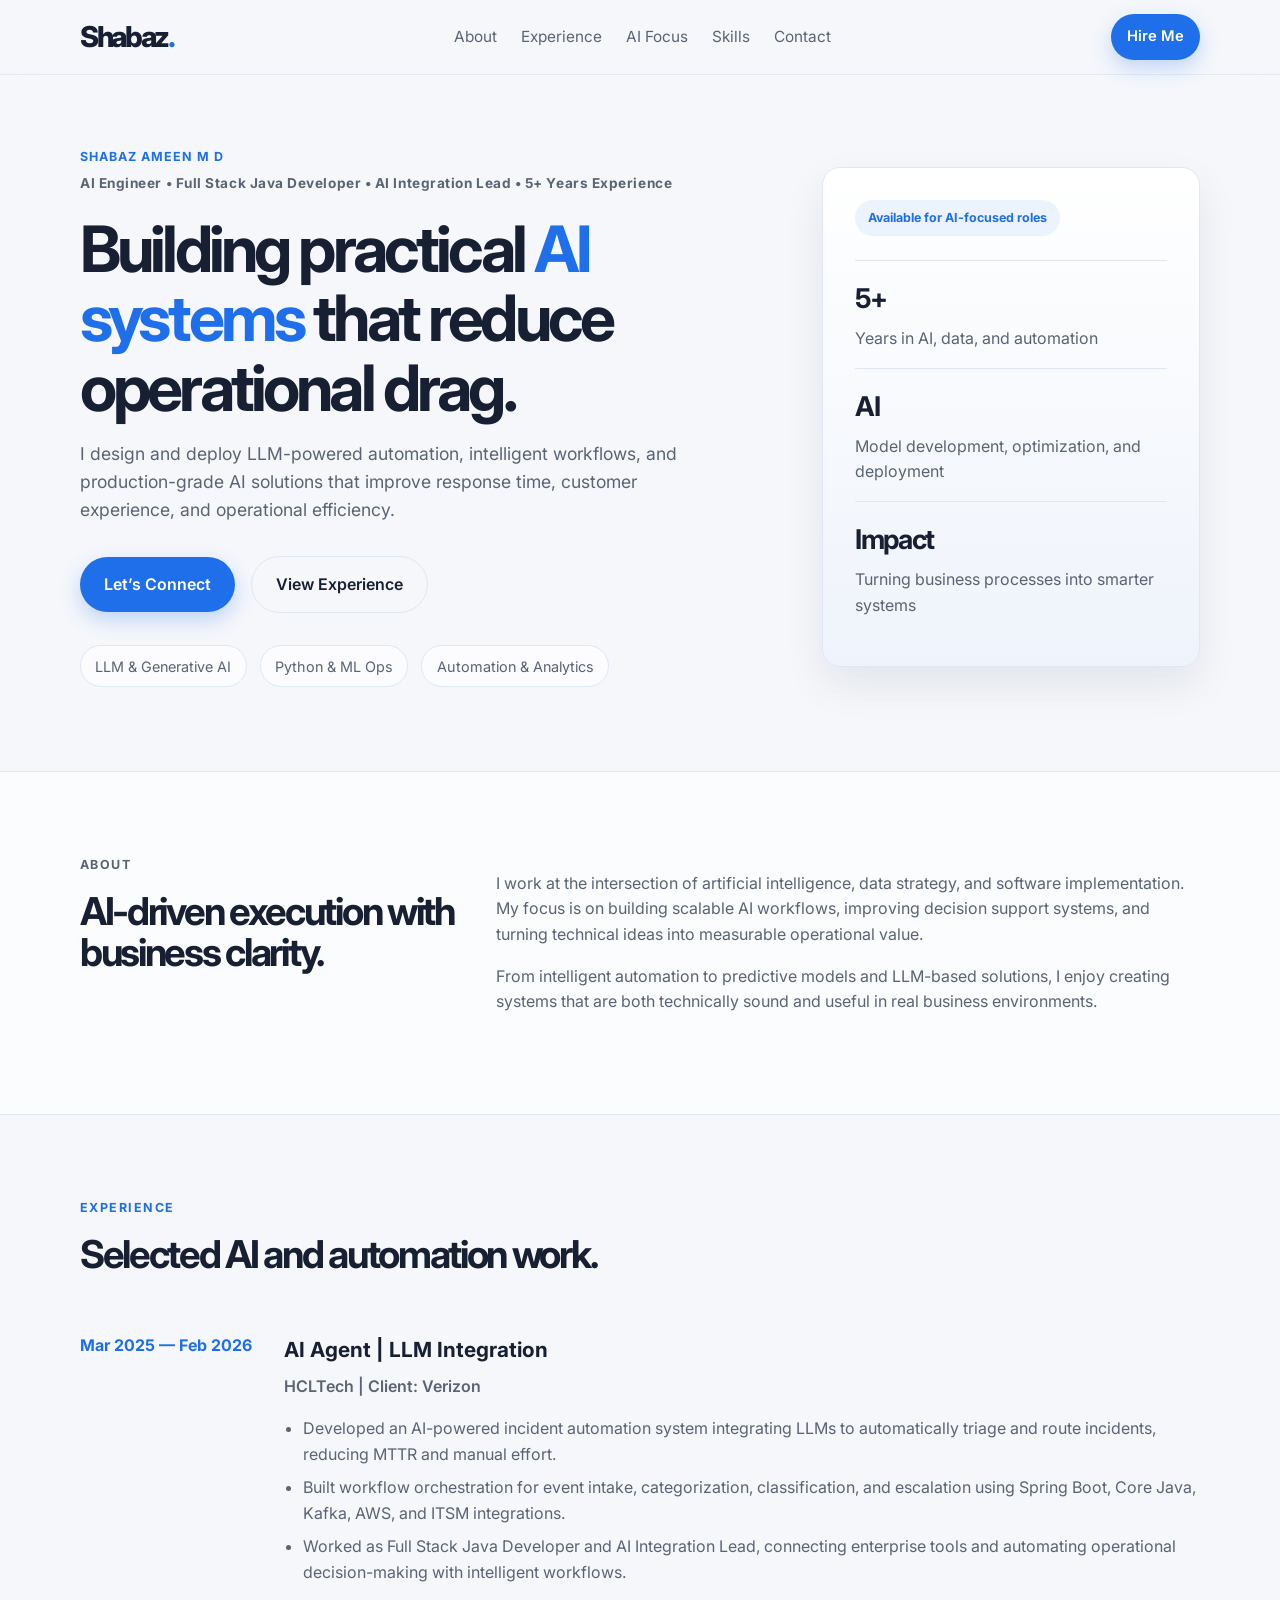
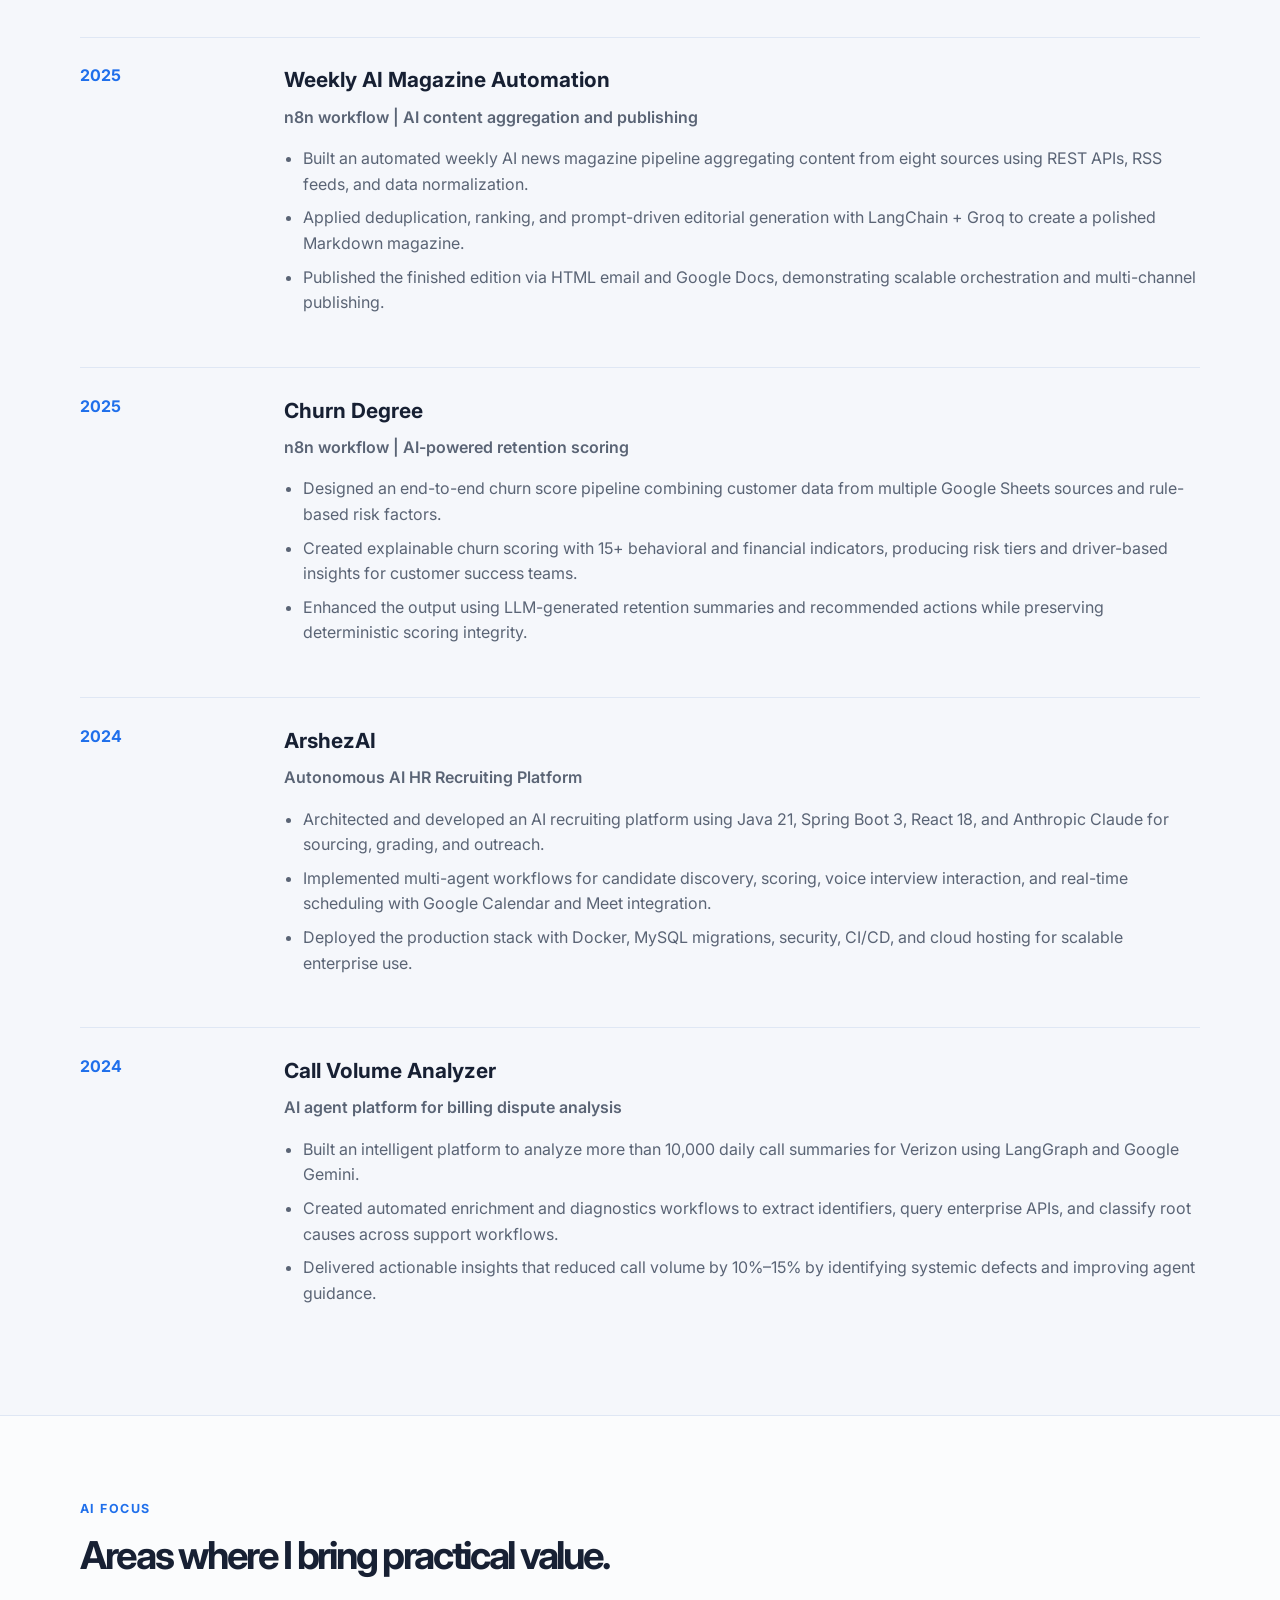
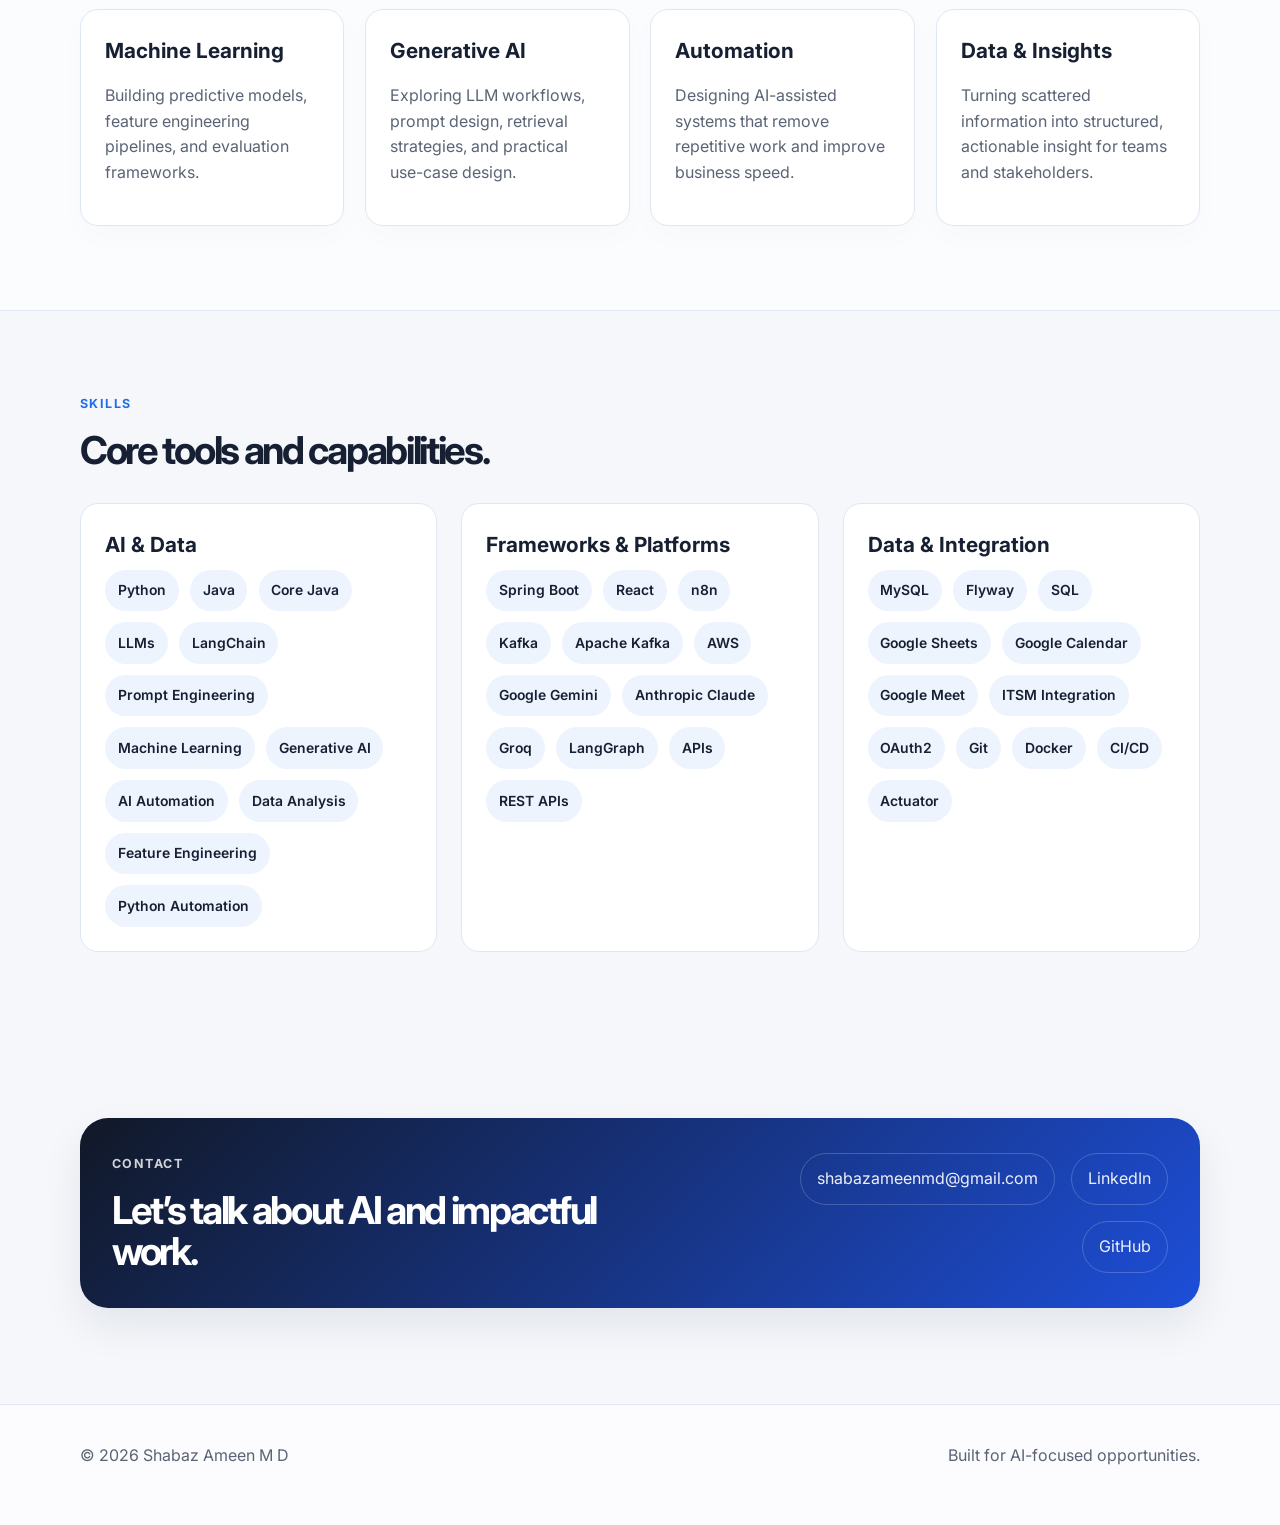
==== index.html @ 333c0692 "Create AI portfolio website" ====
<!DOCTYPE html>
<html lang="en">
  <head>
    <meta charset="UTF-8" />
    <meta name="viewport" content="width=device-width, initial-scale=1.0" />
    <meta
      name="description"
      content="AI-focused portfolio website for a data and machine learning professional."
    />
    <title>Shabaz | AI Portfolio</title>
    <link rel="preconnect" href="https://fonts.googleapis.com" />
    <link rel="preconnect" href="https://fonts.gstatic.com" crossorigin />
    <link
      href="https://fonts.googleapis.com/css2?family=Inter:wght@400;500;600;700;800&display=swap"
      rel="stylesheet"
    />
    <link rel="stylesheet" href="styles.css" />
  </head>
  <body>
    <header class="site-header">
      <div class="container nav-wrap">
        <a href="#top" class="brand" aria-label="Home">Shabaz<span>.</span></a>
        <nav class="site-nav" aria-label="Main navigation">
          <a href="#about">About</a>
          <a href="#experience">Experience</a>
          <a href="#focus">AI Focus</a>
          <a href="#skills">Skills</a>
          <a href="#contact">Contact</a>
        </nav>
        <a href="#contact" class="button button-primary small">Hire Me</a>
      </div>
    </header>

    <main id="top">
      <section class="hero section">
        <div class="container hero-inner">
          <div class="hero-copy">
            <p class="eyebrow">Shabaz Ameen M D</p>
            <p class="eyebrow secondary-eyebrow">AI Engineer • Full Stack Java Developer • AI Integration Lead • 5+ Years Experience</p>
            <h1>
              Building practical <span>AI systems</span> that reduce operational drag.
            </h1>
            <p class="lead">
              I design and deploy LLM-powered automation, intelligent workflows, and production-grade
              AI solutions that improve response time, customer experience, and operational efficiency.
            </p>
            <div class="hero-actions">
              <a href="#contact" class="button button-primary">Let’s Connect</a>
              <a href="#experience" class="button button-secondary">View Experience</a>
            </div>
            <ul class="hero-meta" aria-label="Quick profile summary">
              <li>LLM & Generative AI</li>
              <li>Python & ML Ops</li>
              <li>Automation & Analytics</li>
            </ul>
          </div>
          <div class="hero-card" aria-label="Professional profile card">
            <div class="profile-badge">Available for AI-focused roles</div>
            <div class="mini-stat">
              <strong>5+</strong>
              <span>Years in AI, data, and automation</span>
            </div>
            <div class="mini-stat">
              <strong>AI</strong>
              <span>Model development, optimization, and deployment</span>
            </div>
            <div class="mini-stat">
              <strong>Impact</strong>
              <span>Turning business processes into smarter systems</span>
            </div>
          </div>
        </div>
      </section>

      <section id="about" class="section muted-section">
        <div class="container split-block">
          <div>
            <p class="section-tag">About</p>
            <h2>AI-driven execution with business clarity.</h2>
          </div>
          <div>
            <p>
              I work at the intersection of artificial intelligence, data strategy, and
              software implementation. My focus is on building scalable AI workflows,
              improving decision support systems, and turning technical ideas into
              measurable operational value.
            </p>
            <p>
              From intelligent automation to predictive models and LLM-based solutions,
              I enjoy creating systems that are both technically sound and useful in
              real business environments.
            </p>
          </div>
        </div>
      </section>

      <section id="experience" class="section">
        <div class="container">
          <div class="section-heading">
            <p class="section-tag">Experience</p>
            <h2>Selected AI and automation work.</h2>
          </div>

          <div class="timeline">
            <article class="timeline-item">
              <div class="timeline-date">Mar 2025 — Feb 2026</div>
              <div class="timeline-content">
                <h3>AI Agent | LLM Integration</h3>
                <p class="meta">HCLTech | Client: Verizon</p>
                <ul>
                  <li>Developed an AI-powered incident automation system integrating LLMs to automatically triage and route incidents, reducing MTTR and manual effort.</li>
                  <li>Built workflow orchestration for event intake, categorization, classification, and escalation using Spring Boot, Core Java, Kafka, AWS, and ITSM integrations.</li>
                  <li>Worked as Full Stack Java Developer and AI Integration Lead, connecting enterprise tools and automating operational decision-making with intelligent workflows.</li>
                </ul>
              </div>
            </article>

            <article class="timeline-item">
              <div class="timeline-date">2025</div>
              <div class="timeline-content">
                <h3>Weekly AI Magazine Automation</h3>
                <p class="meta">n8n workflow | AI content aggregation and publishing</p>
                <ul>
                  <li>Built an automated weekly AI news magazine pipeline aggregating content from eight sources using REST APIs, RSS feeds, and data normalization.</li>
                  <li>Applied deduplication, ranking, and prompt-driven editorial generation with LangChain + Groq to create a polished Markdown magazine.</li>
                  <li>Published the finished edition via HTML email and Google Docs, demonstrating scalable orchestration and multi-channel publishing.</li>
                </ul>
              </div>
            </article>

            <article class="timeline-item">
              <div class="timeline-date">2025</div>
              <div class="timeline-content">
                <h3>Churn Degree</h3>
                <p class="meta">n8n workflow | AI-powered retention scoring</p>
                <ul>
                  <li>Designed an end-to-end churn score pipeline combining customer data from multiple Google Sheets sources and rule-based risk factors.</li>
                  <li>Created explainable churn scoring with 15+ behavioral and financial indicators, producing risk tiers and driver-based insights for customer success teams.</li>
                  <li>Enhanced the output using LLM-generated retention summaries and recommended actions while preserving deterministic scoring integrity.</li>
                </ul>
              </div>
            </article>

            <article class="timeline-item">
              <div class="timeline-date">2024</div>
              <div class="timeline-content">
                <h3>ArshezAI</h3>
                <p class="meta">Autonomous AI HR Recruiting Platform</p>
                <ul>
                  <li>Architected and developed an AI recruiting platform using Java 21, Spring Boot 3, React 18, and Anthropic Claude for sourcing, grading, and outreach.</li>
                  <li>Implemented multi-agent workflows for candidate discovery, scoring, voice interview interaction, and real-time scheduling with Google Calendar and Meet integration.</li>
                  <li>Deployed the production stack with Docker, MySQL migrations, security, CI/CD, and cloud hosting for scalable enterprise use.</li>
                </ul>
              </div>
            </article>

            <article class="timeline-item">
              <div class="timeline-date">2024</div>
              <div class="timeline-content">
                <h3>Call Volume Analyzer</h3>
                <p class="meta">AI agent platform for billing dispute analysis</p>
                <ul>
                  <li>Built an intelligent platform to analyze more than 10,000 daily call summaries for Verizon using LangGraph and Google Gemini.</li>
                  <li>Created automated enrichment and diagnostics workflows to extract identifiers, query enterprise APIs, and classify root causes across support workflows.</li>
                  <li>Delivered actionable insights that reduced call volume by 10%–15% by identifying systemic defects and improving agent guidance.</li>
                </ul>
              </div>
            </article>
          </div>
        </div>
      </section>

      <section id="focus" class="section muted-section">
        <div class="container">
          <div class="section-heading">
            <p class="section-tag">AI Focus</p>
            <h2>Areas where I bring practical value.</h2>
          </div>
          <div class="cards-grid">
            <article class="info-card">
              <h3>Machine Learning</h3>
              <p>Building predictive models, feature engineering pipelines, and evaluation frameworks.</p>
            </article>
            <article class="info-card">
              <h3>Generative AI</h3>
              <p>Exploring LLM workflows, prompt design, retrieval strategies, and practical use-case design.</p>
            </article>
            <article class="info-card">
              <h3>Automation</h3>
              <p>Designing AI-assisted systems that remove repetitive work and improve business speed.</p>
            </article>
            <article class="info-card">
              <h3>Data & Insights</h3>
              <p>Turning scattered information into structured, actionable insight for teams and stakeholders.</p>
            </article>
          </div>
        </div>
      </section>

      <section id="skills" class="section">
        <div class="container">
          <div class="section-heading">
            <p class="section-tag">Skills</p>
            <h2>Core tools and capabilities.</h2>
          </div>
          <div class="skills-wrap">
            <div class="skill-group">
              <h3>AI & Data</h3>
              <div class="tags">
                <span>Python</span>
                <span>Java</span>
                <span>Core Java</span>
                <span>LLMs</span>
                <span>LangChain</span>
                <span>Prompt Engineering</span>
                <span>Machine Learning</span>
                <span>Generative AI</span>
                <span>AI Automation</span>
                <span>Data Analysis</span>
                <span>Feature Engineering</span>
                <span>Python Automation</span>
              </div>
            </div>
            <div class="skill-group">
              <h3>Frameworks & Platforms</h3>
              <div class="tags">
                <span>Spring Boot</span>
                <span>React</span>
                <span>n8n</span>
                <span>Kafka</span>
                <span>Apache Kafka</span>
                <span>AWS</span>
                <span>Google Gemini</span>
                <span>Anthropic Claude</span>
                <span>Groq</span>
                <span>LangGraph</span>
                <span>APIs</span>
                <span>REST APIs</span>
              </div>
            </div>
            <div class="skill-group">
              <h3>Data & Integration</h3>
              <div class="tags">
                <span>MySQL</span>
                <span>Flyway</span>
                <span>SQL</span>
                <span>Google Sheets</span>
                <span>Google Calendar</span>
                <span>Google Meet</span>
                <span>ITSM Integration</span>
                <span>OAuth2</span>
                <span>Git</span>
                <span>Docker</span>
                <span>CI/CD</span>
                <span>Actuator</span>
              </div>
            </div>
          </div>
        </div>
      </section>

      <section id="contact" class="section contact-section">
        <div class="container contact-box">
          <div>
            <p class="section-tag">Contact</p>
            <h2>Let’s talk about AI and impactful work.</h2>
          </div>
          <div class="contact-links">
            <a href="mailto:shabazameenmd@gmail.com">shabazameenmd@gmail.com</a>
            <a href="https://www.linkedin.com/in/shabaz-amin" target="_blank" rel="noreferrer">LinkedIn</a>
            <a href="https://github.com" target="_blank" rel="noreferrer">GitHub</a>
          </div>
        </div>
      </section>
    </main>

    <footer class="site-footer">
      <div class="container footer-inner">
        <p>© <span id="year"></span> Shabaz Ameen M D</p>
        <p>Built for AI-focused opportunities.</p>
      </div>
    </footer>

    <script src="script.js"></script>
  </body>
</html>
---- styles.css ----
:root {
  --bg: #f5f7fb;
  --panel: #ffffff;
  --panel-alt: #eef3fb;
  --text: #172033;
  --muted: #5a6475;
  --line: #dfe7f4;
  --primary: #1f6feb;
  --primary-soft: rgba(31, 111, 235, 0.08);
  --shadow: 0 18px 40px rgba(17, 24, 39, 0.08);
  --radius: 18px;
}

* {
  box-sizing: border-box;
}

html {
  scroll-behavior: smooth;
}

body {
  margin: 0;
  font-family: "Inter", sans-serif;
  background: var(--bg);
  color: var(--text);
  line-height: 1.6;
}

a {
  color: inherit;
  text-decoration: none;
}

img {
  max-width: 100%;
  display: block;
}

.container {
  width: min(1120px, calc(100% - 2rem));
  margin: 0 auto;
}

.section {
  padding: 5.2rem 0;
}

.muted-section {
  background: rgba(255, 255, 255, 0.65);
  border-top: 1px solid var(--line);
  border-bottom: 1px solid var(--line);
}

.site-header {
  position: sticky;
  top: 0;
  z-index: 20;
  backdrop-filter: blur(14px);
  background: rgba(245, 247, 251, 0.8);
  border-bottom: 1px solid rgba(223, 231, 244, 0.8);
}

.nav-wrap {
  display: flex;
  align-items: center;
  justify-content: space-between;
  min-height: 74px;
  gap: 1rem;
}

.brand {
  font-size: 1.8rem;
  font-weight: 800;
  letter-spacing: -0.08em;
}

.brand span {
  color: var(--primary);
}

.site-nav {
  display: flex;
  align-items: center;
  gap: 1.5rem;
  color: var(--muted);
  font-size: 0.96rem;
}

.site-nav a {
  transition: color 0.2s ease;
}

.site-nav a:hover,
.site-nav a:focus-visible {
  color: var(--text);
}

.button {
  display: inline-flex;
  align-items: center;
  justify-content: center;
  border-radius: 999px;
  font-weight: 600;
  transition: transform 0.2s ease, box-shadow 0.2s ease;
}

.button:hover,
.button:focus-visible {
  transform: translateY(-1px);
}

.button-primary {
  background: var(--primary);
  color: #fff;
  padding: 0.9rem 1.5rem;
  box-shadow: 0 8px 20px rgba(31, 111, 235, 0.25);
}

.button-secondary {
  background: transparent;
  color: var(--text);
  border: 1px solid var(--line);
  padding: 0.9rem 1.5rem;
}

.button.small {
  padding: 0.7rem 1rem;
  font-size: 0.92rem;
}

.hero {
  padding-top: 4.5rem;
}

.hero-inner {
  display: grid;
  grid-template-columns: 1.3fr 0.7fr;
  align-items: center;
  gap: 2.5rem;
}

.eyebrow,
.section-tag {
  margin: 0 0 1rem;
  color: var(--primary);
  font-weight: 700;
  font-size: 0.78rem;
  letter-spacing: 0.12em;
  text-transform: uppercase;
}

.eyebrow {
  margin-bottom: 0.4rem;
  letter-spacing: 0.08em;
}

.secondary-eyebrow {
  color: var(--muted);
  letter-spacing: 0.04em;
  text-transform: none;
  font-size: 0.85rem;
  margin-bottom: 1.2rem;
}

.hero-copy h1,
.section-heading h2,
.split-block h2,
.contact-box h2 {
  margin: 0;
  letter-spacing: -0.06em;
  line-height: 1.08;
  color: var(--text);
}

.hero-copy h1 {
  font-size: clamp(2.5rem, 5vw, 4.6rem);
  max-width: 620px;
}

.hero-copy h1 span {
  color: var(--primary);
}

.lead {
  margin-top: 1.15rem;
  max-width: 640px;
  font-size: 1.1rem;
  color: var(--muted);
}

.hero-actions {
  display: flex;
  align-items: center;
  gap: 1rem;
  margin-top: 2rem;
}

.hero-meta {
  list-style: none;
  padding: 0;
  margin: 2rem 0 0;
  display: flex;
  flex-wrap: wrap;
  gap: 0.8rem;
}

.hero-meta li {
  padding: 0.55rem 0.9rem;
  border: 1px solid var(--line);
  border-radius: 999px;
  background: rgba(255, 255, 255, 0.7);
  color: var(--muted);
  font-size: 0.9rem;
}

.hero-card {
  background: linear-gradient(180deg, rgba(255,255,255,0.96), rgba(238,243,251,0.96));
  border: 1px solid var(--line);
  border-radius: var(--radius);
  padding: 2rem;
  box-shadow: var(--shadow);
}

.profile-badge {
  display: inline-block;
  background: var(--primary-soft);
  color: var(--primary);
  padding: 0.5rem 0.8rem;
  border-radius: 999px;
  font-weight: 700;
  font-size: 0.78rem;
  margin-bottom: 1.5rem;
}

.mini-stat {
  display: grid;
  gap: 0.35rem;
  padding: 1rem 0;
  border-top: 1px solid var(--line);
}

.mini-stat:first-of-type {
  border-top: none;
  padding-top: 0;
}

.mini-stat strong {
  font-size: 1.7rem;
  letter-spacing: -0.05em;
}

.mini-stat span {
  color: var(--muted);
}

.split-block {
  display: grid;
  grid-template-columns: 0.6fr 1.1fr;
  gap: 2rem;
  align-items: start;
}

.split-block p,
.timeline-content p,
.info-card p,
.contact-links a,
.site-footer p {
  color: var(--muted);
}

.section-heading {
  margin-bottom: 2rem;
}

.section-heading h2,
.split-block h2,
.contact-box h2 {
  font-size: clamp(2rem, 3vw, 3rem);
}

.timeline {
  display: grid;
  gap: 1.6rem;
}

.timeline-item {
  display: grid;
  grid-template-columns: 180px 1fr;
  gap: 1.5rem;
  padding: 1.6rem 0;
  border-top: 1px solid var(--line);
}

.timeline-item:first-child {
  border-top: none;
}

.timeline-date {
  font-weight: 700;
  color: var(--primary);
}

.timeline-content h3,
.info-card h3,
.skill-group h3 {
  margin: 0 0 0.5rem;
  font-size: 1.3rem;
}

.meta {
  margin: 0 0 1rem;
  font-weight: 600;
  color: var(--text);
}

.timeline-content ul {
  margin: 0;
  padding-left: 1.2rem;
  color: var(--muted);
}

.timeline-content li + li {
  margin-top: 0.5rem;
}

.cards-grid {
  display: grid;
  grid-template-columns: repeat(4, minmax(0, 1fr));
  gap: 1.3rem;
}

.info-card {
  background: var(--panel);
  border: 1px solid var(--line);
  border-radius: var(--radius);
  padding: 1.5rem;
  box-shadow: 0 10px 30px rgba(15, 23, 42, 0.02);
}

.skills-wrap {
  display: grid;
  grid-template-columns: repeat(3, minmax(0, 1fr));
  gap: 1.5rem;
}

.skill-group {
  background: var(--panel);
  border: 1px solid var(--line);
  border-radius: var(--radius);
  padding: 1.5rem;
}

.tags {
  display: flex;
  flex-wrap: wrap;
  gap: 0.7rem;
}

.tags span {
  display: inline-flex;
  align-items: center;
  padding: 0.6rem 0.8rem;
  border-radius: 999px;
  background: var(--primary-soft);
  color: var(--text);
  font-size: 0.87rem;
  font-weight: 600;
}

.contact-section {
  padding-bottom: 6rem;
}

.contact-box {
  background: linear-gradient(135deg, #111827, #1d4ed8);
  color: #fff;
  border-radius: 28px;
  padding: 2.2rem 2rem;
  display: flex;
  justify-content: space-between;
  align-items: center;
  gap: 2rem;
  box-shadow: var(--shadow);
}

.contact-box h2 {
  color: #fff;
}

.contact-box .section-tag {
  color: rgba(255, 255, 255, 0.8);
}

.contact-links {
  display: flex;
  flex-wrap: wrap;
  gap: 1rem;
  justify-content: flex-end;
}

.contact-links a {
  color: rgba(255, 255, 255, 0.92);
  border: 1px solid rgba(255,255,255,0.2);
  border-radius: 999px;
  padding: 0.75rem 1rem;
}

.site-footer {
  border-top: 1px solid var(--line);
  background: rgba(255,255,255,0.7);
  padding: 1.4rem 0 2.5rem;
}

.footer-inner {
  display: flex;
  align-items: center;
  justify-content: space-between;
  gap: 1rem;
}

@media (max-width: 900px) {
  .hero-inner,
  .split-block,
  .cards-grid,
  .skills-wrap,
  .contact-box {
    grid-template-columns: 1fr;
  }

  .hero-inner,
  .split-block,
  .contact-box {
    display: grid;
  }

  .cards-grid,
  .skills-wrap {
    display: grid;
  }

  .cards-grid {
    grid-template-columns: repeat(2, minmax(0, 1fr));
  }

  .skills-wrap {
    grid-template-columns: 1fr;
  }

  .contact-box {
    align-items: flex-start;
  }

  .contact-links {
    justify-content: flex-start;
  }
}

@media (max-width: 720px) {
  .site-nav {
    display: none;
  }

  .nav-wrap {
    justify-content: space-between;
  }

  .timeline-item {
    grid-template-columns: 1fr;
    gap: 0.7rem;
  }

  .cards-grid {
    grid-template-columns: 1fr;
  }

  .hero-actions,
  .footer-inner {
    flex-direction: column;
    align-items: flex-start;
  }

  .button,
  .button-primary,
  .button-secondary {
    width: 100%;
  }
}
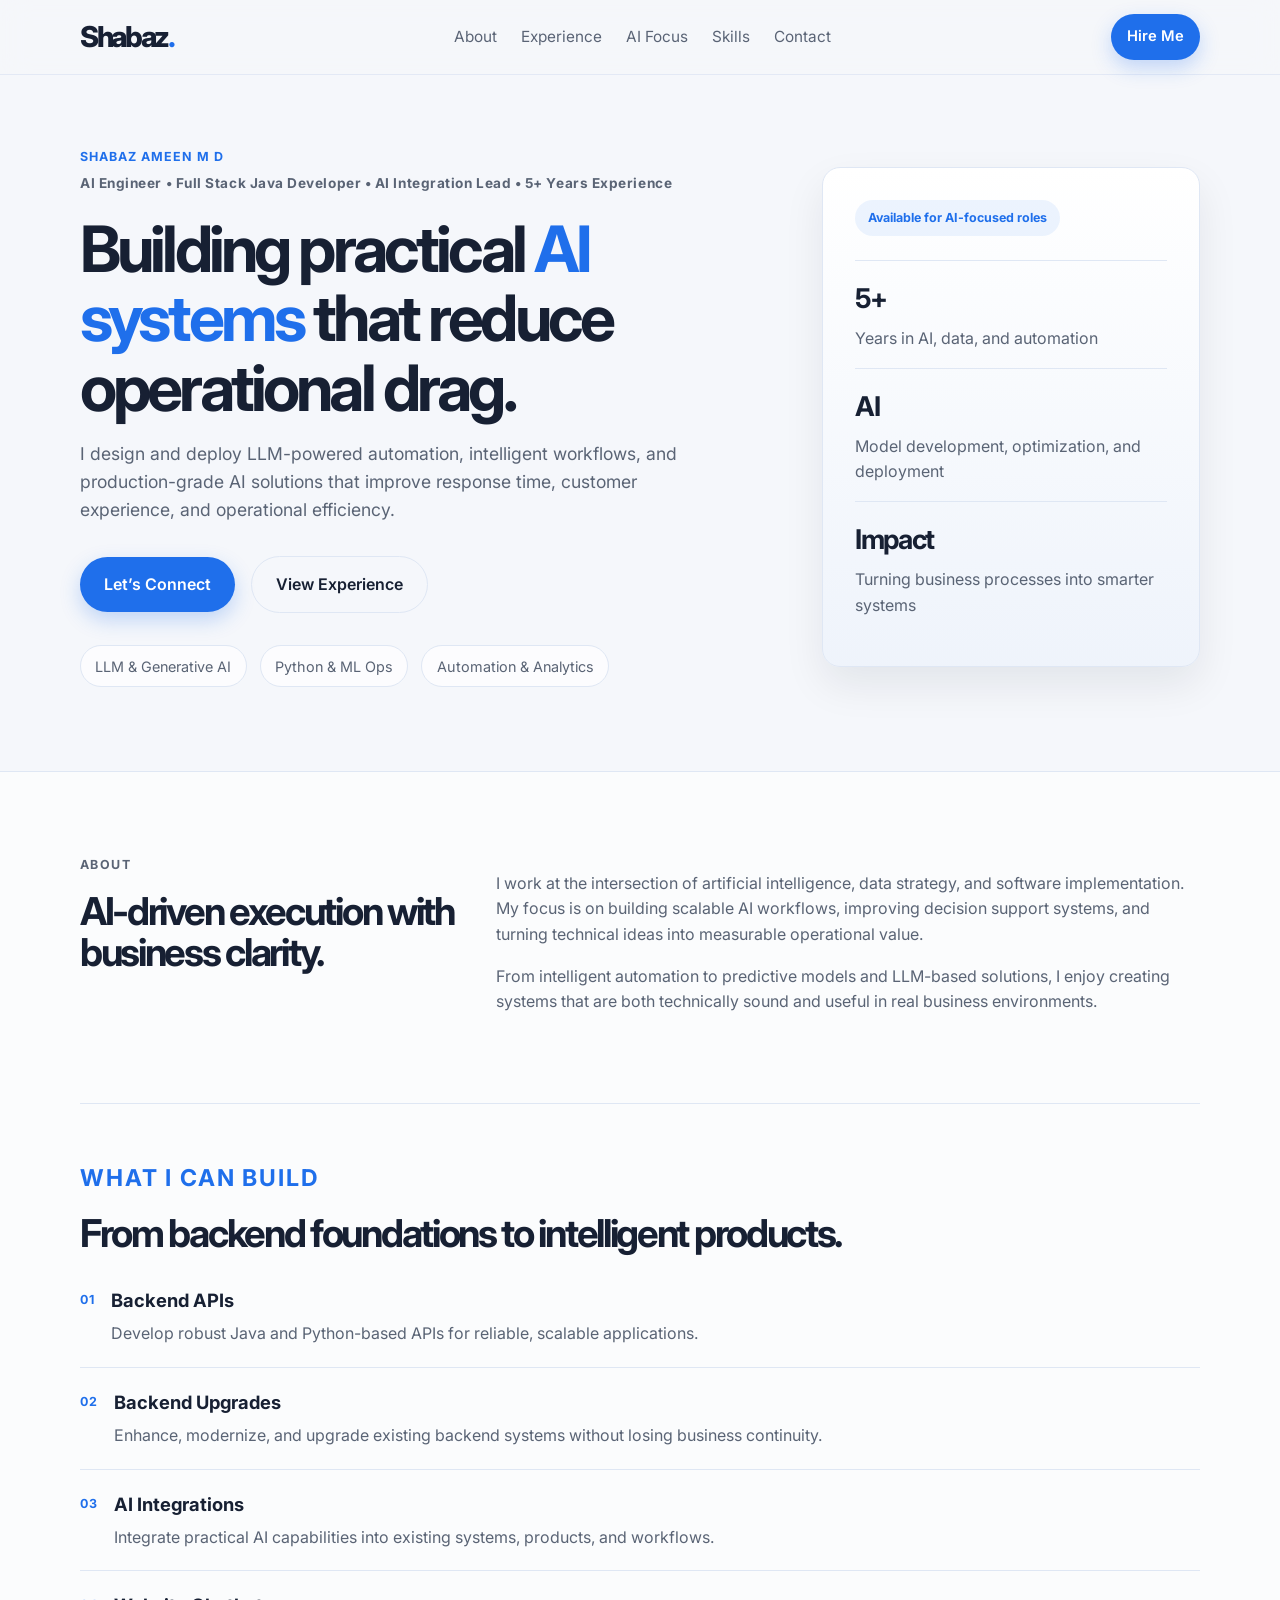
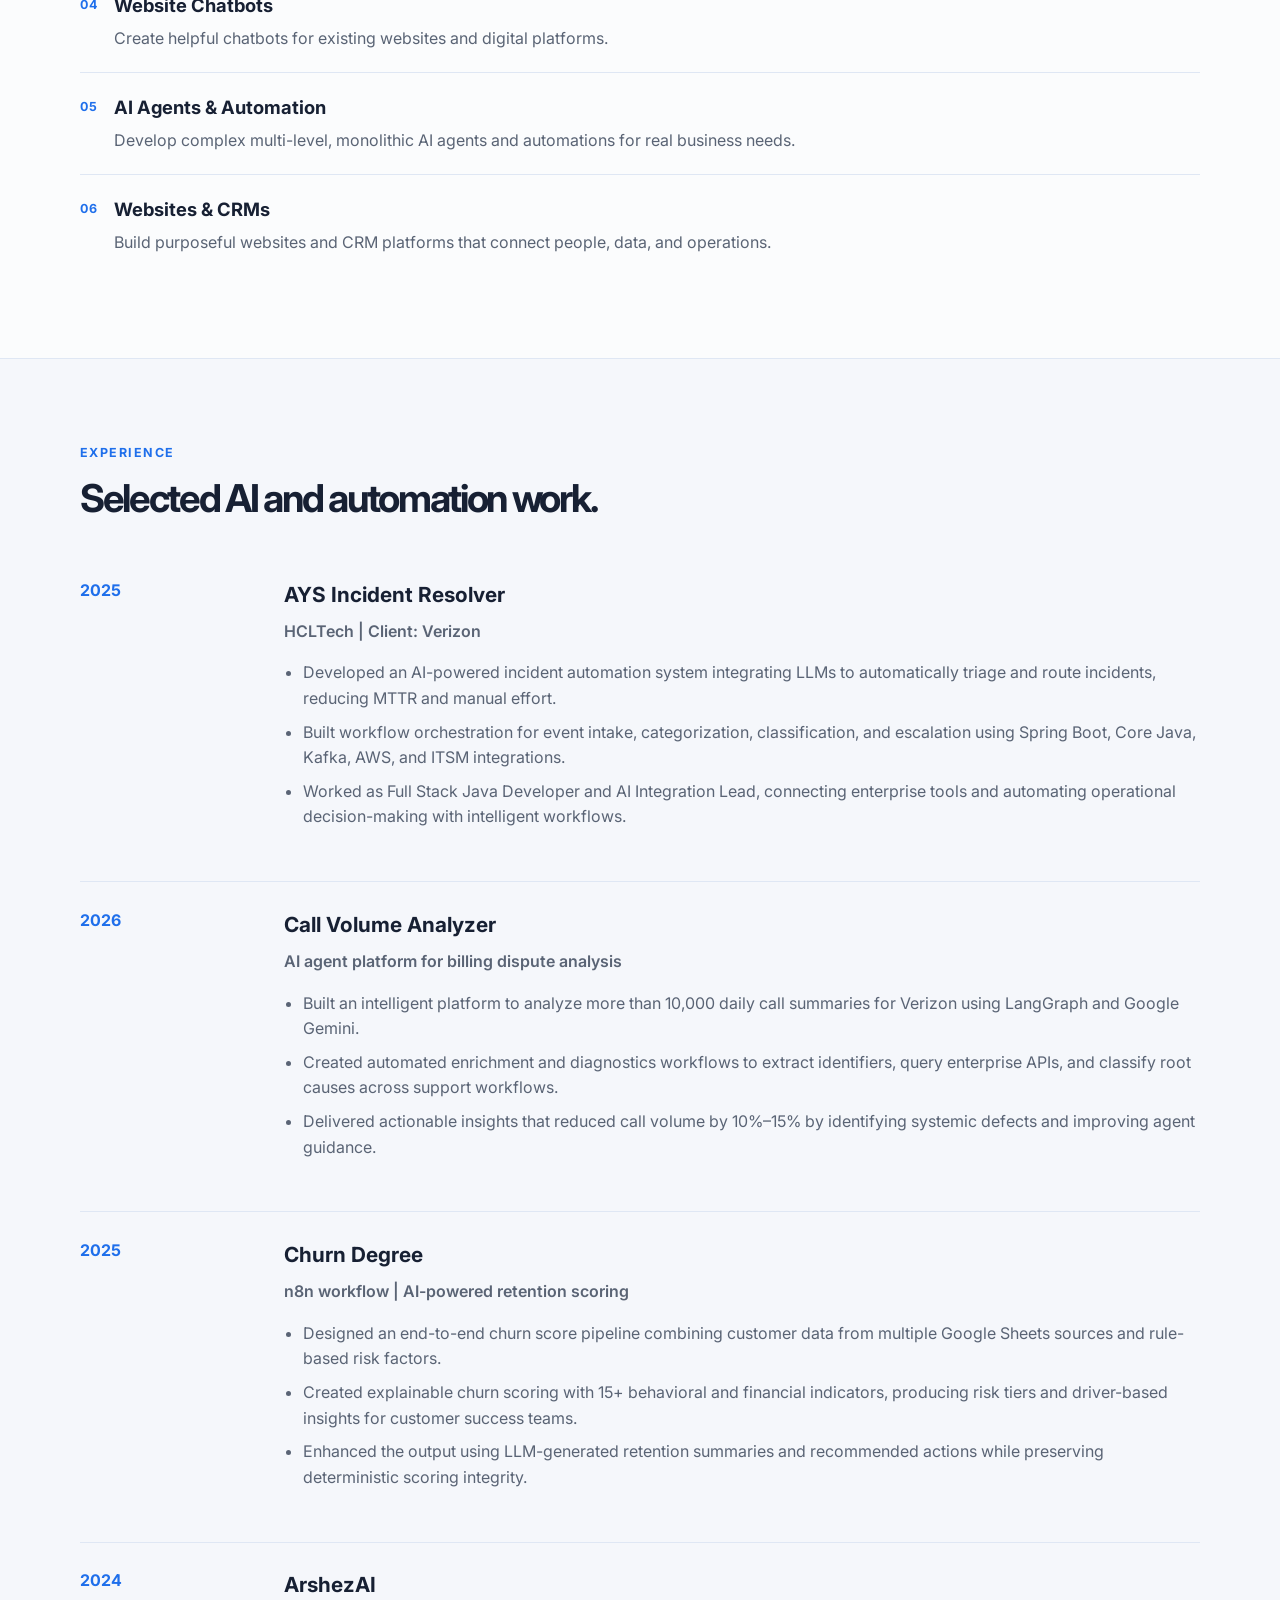
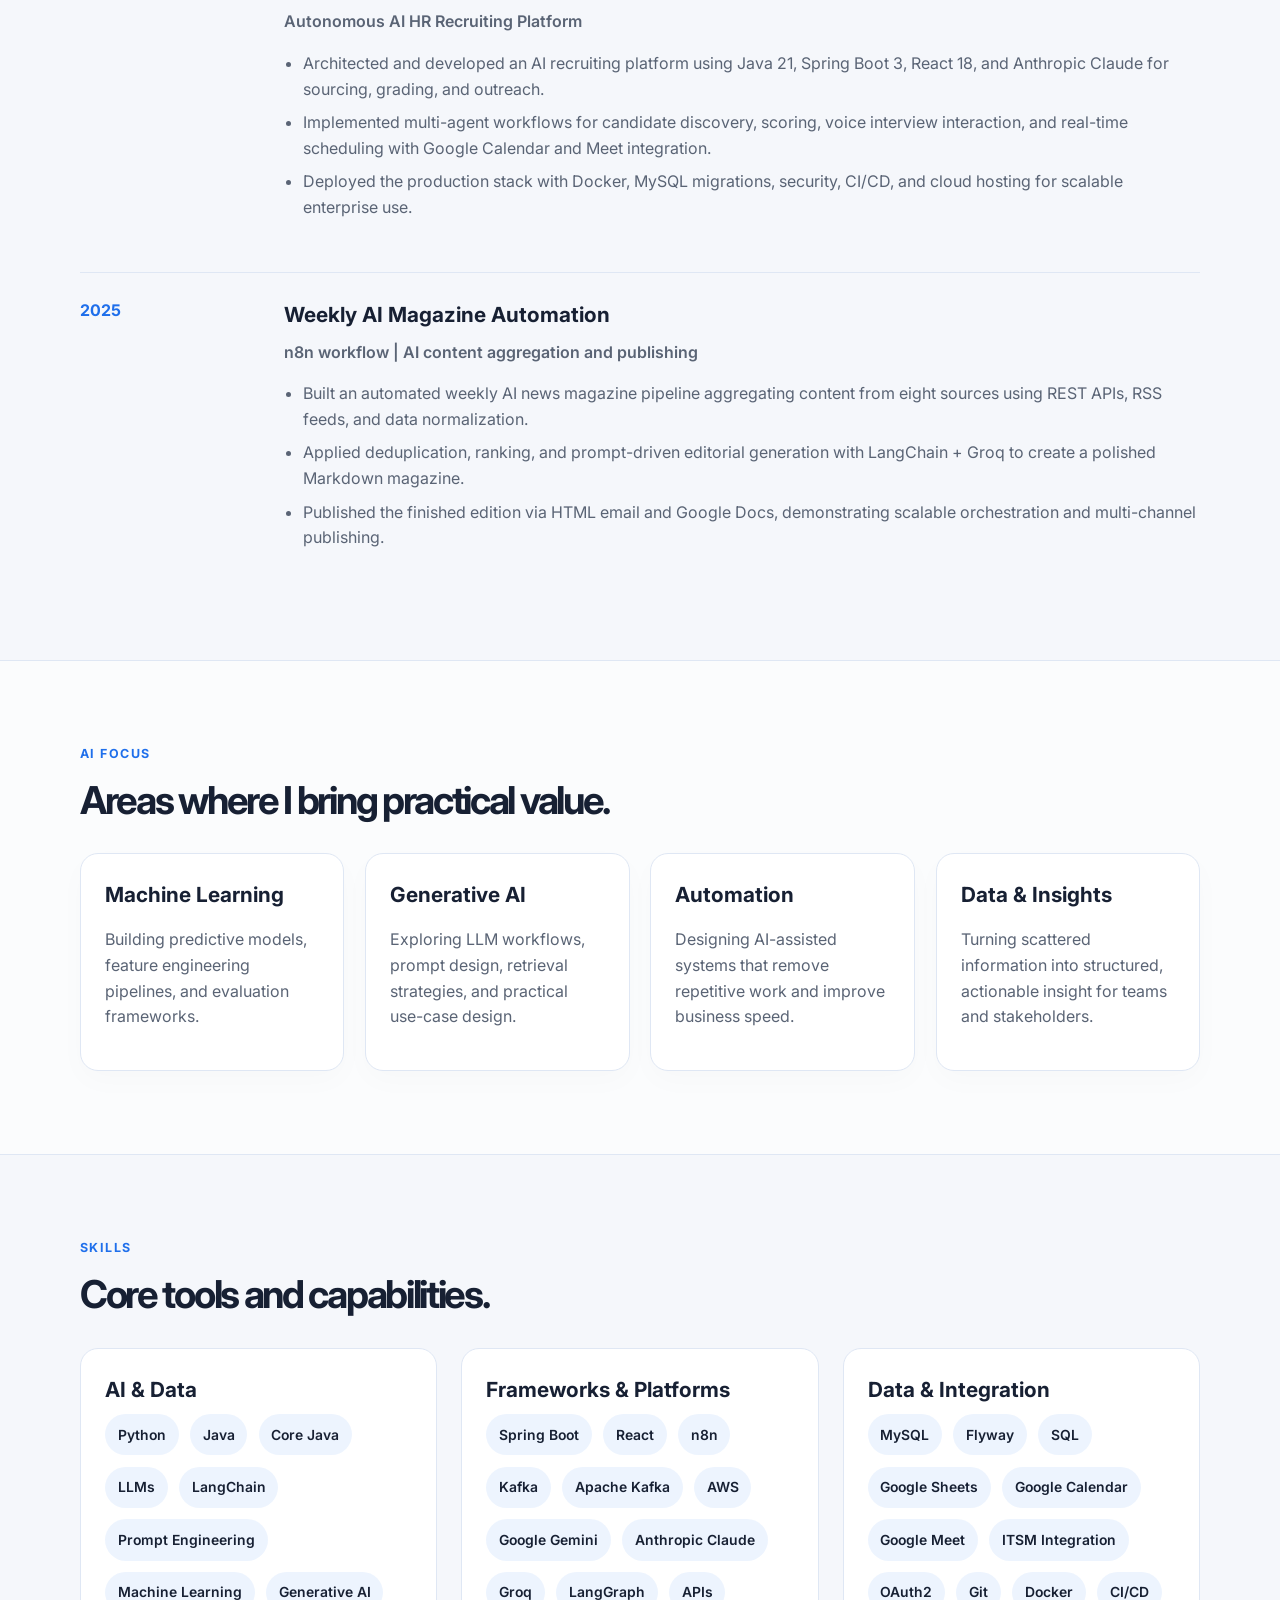
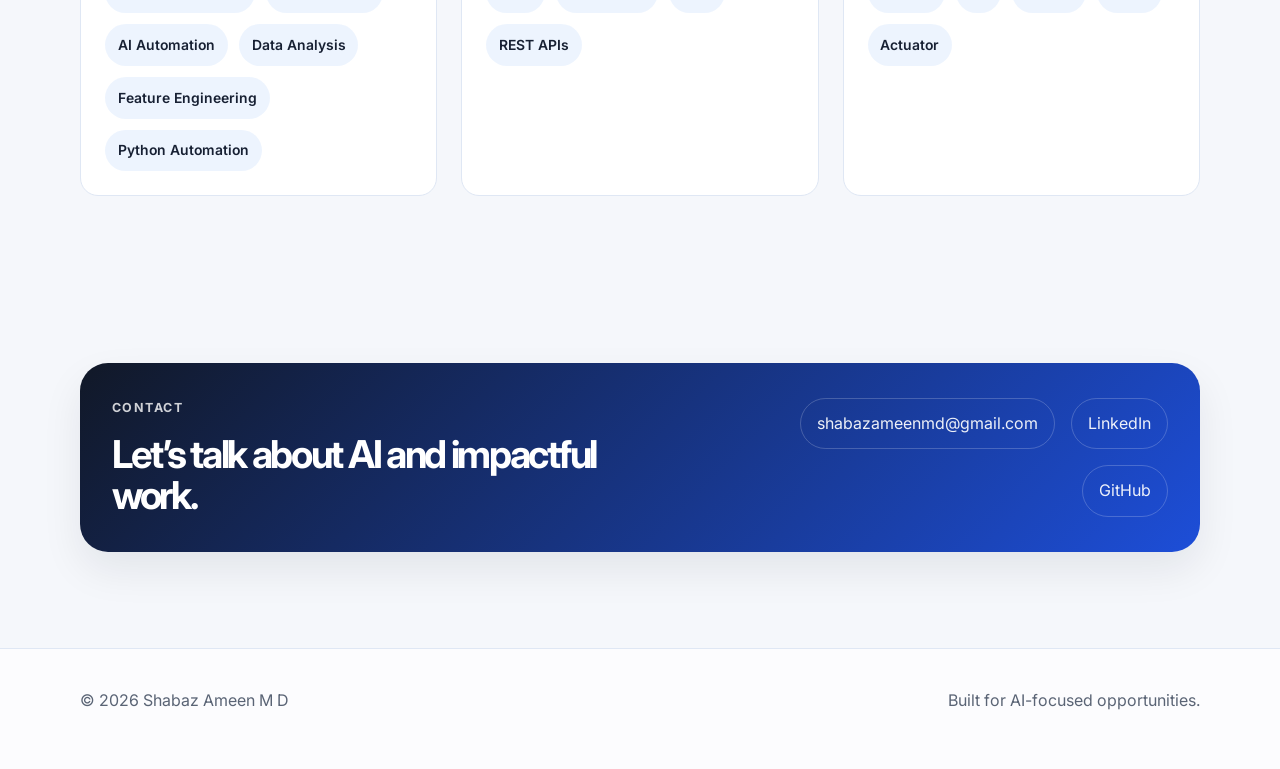
==== commit 6d0ee9f5: "Add build capabilities to portfolio" ====
--- a/index.html
+++ b/index.html
@@ -92,6 +92,44 @@
             </p>
           </div>
         </div>
+        <div class="container build-section">
+          <div class="section-heading">
+            <p class="section-tag">What I can build</p>
+            <h2>From backend foundations to intelligent products.</h2>
+          </div>
+          <ul class="build-list">
+            <li class="build-item">
+              <span class="build-number">01</span>
+              <h3>Backend APIs</h3>
+              <p>Develop robust Java and Python-based APIs for reliable, scalable applications.</p>
+            </li>
+            <li class="build-item">
+              <span class="build-number">02</span>
+              <h3>Backend Upgrades</h3>
+              <p>Enhance, modernize, and upgrade existing backend systems without losing business continuity.</p>
+            </li>
+            <li class="build-item">
+              <span class="build-number">03</span>
+              <h3>AI Integrations</h3>
+              <p>Integrate practical AI capabilities into existing systems, products, and workflows.</p>
+            </li>
+            <li class="build-item">
+              <span class="build-number">04</span>
+              <h3>Website Chatbots</h3>
+              <p>Create helpful chatbots for existing websites and digital platforms.</p>
+            </li>
+            <li class="build-item">
+              <span class="build-number">05</span>
+              <h3>AI Agents & Automation</h3>
+              <p>Develop complex multi-level, monolithic AI agents and automations for real business needs.</p>
+            </li>
+            <li class="build-item">
+              <span class="build-number">06</span>
+              <h3>Websites & CRMs</h3>
+              <p>Build purposeful websites and CRM platforms that connect people, data, and operations.</p>
+            </li>
+          </ul>
+        </div>
       </section>
 
       <section id="experience" class="section">
@@ -103,9 +141,9 @@
 
           <div class="timeline">
             <article class="timeline-item">
-              <div class="timeline-date">Mar 2025 — Feb 2026</div>
-              <div class="timeline-content">
-                <h3>AI Agent | LLM Integration</h3>
+              <div class="timeline-date">2025</div>
+              <div class="timeline-content">
+                <h3>AYS Incident Resolver</h3>
                 <p class="meta">HCLTech | Client: Verizon</p>
                 <ul>
                   <li>Developed an AI-powered incident automation system integrating LLMs to automatically triage and route incidents, reducing MTTR and manual effort.</li>
@@ -116,6 +154,45 @@
             </article>
 
             <article class="timeline-item">
+              <div class="timeline-date">2026</div>
+              <div class="timeline-content">
+                <h3>Call Volume Analyzer</h3>
+                <p class="meta">AI agent platform for billing dispute analysis</p>
+                <ul>
+                  <li>Built an intelligent platform to analyze more than 10,000 daily call summaries for Verizon using LangGraph and Google Gemini.</li>
+                  <li>Created automated enrichment and diagnostics workflows to extract identifiers, query enterprise APIs, and classify root causes across support workflows.</li>
+                  <li>Delivered actionable insights that reduced call volume by 10%–15% by identifying systemic defects and improving agent guidance.</li>
+                </ul>
+              </div>
+            </article>
+
+            <article class="timeline-item">
+              <div class="timeline-date">2025</div>
+              <div class="timeline-content">
+                <h3>Churn Degree</h3>
+                <p class="meta">n8n workflow | AI-powered retention scoring</p>
+                <ul>
+                  <li>Designed an end-to-end churn score pipeline combining customer data from multiple Google Sheets sources and rule-based risk factors.</li>
+                  <li>Created explainable churn scoring with 15+ behavioral and financial indicators, producing risk tiers and driver-based insights for customer success teams.</li>
+                  <li>Enhanced the output using LLM-generated retention summaries and recommended actions while preserving deterministic scoring integrity.</li>
+                </ul>
+              </div>
+            </article>
+
+            <article class="timeline-item">
+              <div class="timeline-date">2024</div>
+              <div class="timeline-content">
+                <h3>ArshezAI</h3>
+                <p class="meta">Autonomous AI HR Recruiting Platform</p>
+                <ul>
+                  <li>Architected and developed an AI recruiting platform using Java 21, Spring Boot 3, React 18, and Anthropic Claude for sourcing, grading, and outreach.</li>
+                  <li>Implemented multi-agent workflows for candidate discovery, scoring, voice interview interaction, and real-time scheduling with Google Calendar and Meet integration.</li>
+                  <li>Deployed the production stack with Docker, MySQL migrations, security, CI/CD, and cloud hosting for scalable enterprise use.</li>
+                </ul>
+              </div>
+            </article>
+
+            <article class="timeline-item">
               <div class="timeline-date">2025</div>
               <div class="timeline-content">
                 <h3>Weekly AI Magazine Automation</h3>
@@ -124,45 +201,6 @@
                   <li>Built an automated weekly AI news magazine pipeline aggregating content from eight sources using REST APIs, RSS feeds, and data normalization.</li>
                   <li>Applied deduplication, ranking, and prompt-driven editorial generation with LangChain + Groq to create a polished Markdown magazine.</li>
                   <li>Published the finished edition via HTML email and Google Docs, demonstrating scalable orchestration and multi-channel publishing.</li>
-                </ul>
-              </div>
-            </article>
-
-            <article class="timeline-item">
-              <div class="timeline-date">2025</div>
-              <div class="timeline-content">
-                <h3>Churn Degree</h3>
-                <p class="meta">n8n workflow | AI-powered retention scoring</p>
-                <ul>
-                  <li>Designed an end-to-end churn score pipeline combining customer data from multiple Google Sheets sources and rule-based risk factors.</li>
-                  <li>Created explainable churn scoring with 15+ behavioral and financial indicators, producing risk tiers and driver-based insights for customer success teams.</li>
-                  <li>Enhanced the output using LLM-generated retention summaries and recommended actions while preserving deterministic scoring integrity.</li>
-                </ul>
-              </div>
-            </article>
-
-            <article class="timeline-item">
-              <div class="timeline-date">2024</div>
-              <div class="timeline-content">
-                <h3>ArshezAI</h3>
-                <p class="meta">Autonomous AI HR Recruiting Platform</p>
-                <ul>
-                  <li>Architected and developed an AI recruiting platform using Java 21, Spring Boot 3, React 18, and Anthropic Claude for sourcing, grading, and outreach.</li>
-                  <li>Implemented multi-agent workflows for candidate discovery, scoring, voice interview interaction, and real-time scheduling with Google Calendar and Meet integration.</li>
-                  <li>Deployed the production stack with Docker, MySQL migrations, security, CI/CD, and cloud hosting for scalable enterprise use.</li>
-                </ul>
-              </div>
-            </article>
-
-            <article class="timeline-item">
-              <div class="timeline-date">2024</div>
-              <div class="timeline-content">
-                <h3>Call Volume Analyzer</h3>
-                <p class="meta">AI agent platform for billing dispute analysis</p>
-                <ul>
-                  <li>Built an intelligent platform to analyze more than 10,000 daily call summaries for Verizon using LangGraph and Google Gemini.</li>
-                  <li>Created automated enrichment and diagnostics workflows to extract identifiers, query enterprise APIs, and classify root causes across support workflows.</li>
-                  <li>Delivered actionable insights that reduced call volume by 10%–15% by identifying systemic defects and improving agent guidance.</li>
                 </ul>
               </div>
             </article>
--- a/styles.css
+++ b/styles.css
@@ -264,6 +264,7 @@
 .split-block p,
 .timeline-content p,
 .info-card p,
+.build-item p,
 .contact-links a,
 .site-footer p {
   color: var(--muted);
@@ -275,8 +276,60 @@
 
 .section-heading h2,
 .split-block h2,
+.build-section h2,
 .contact-box h2 {
   font-size: clamp(2rem, 3vw, 3rem);
+}
+
+.build-section {
+  margin-top: 4.5rem;
+  padding-top: 3.5rem;
+  border-top: 1px solid var(--line);
+}
+
+.build-section .section-tag {
+  font-size: 1.45rem;
+  letter-spacing: 0.08em;
+}
+
+.build-list {
+  list-style: none;
+  margin: 0;
+  padding: 0;
+  display: grid;
+  grid-template-columns: 1fr;
+  gap: 0;
+}
+
+.build-item {
+  display: grid;
+  grid-template-columns: auto 1fr;
+  column-gap: 1rem;
+  padding: 1.25rem 0;
+  border-top: 1px solid var(--line);
+}
+
+.build-item:first-child {
+  border-top: none;
+  padding-top: 0;
+}
+
+.build-number {
+  grid-row: span 2;
+  color: var(--primary);
+  font-size: 0.78rem;
+  font-weight: 700;
+  letter-spacing: 0.08em;
+  padding-top: 0.25rem;
+}
+
+.build-item h3 {
+  margin: 0 0 0.35rem;
+  font-size: 1.15rem;
+}
+
+.build-item p {
+  margin: 0;
 }
 
 .timeline {
@@ -424,6 +477,7 @@
   .split-block,
   .cards-grid,
   .skills-wrap,
+  .build-list,
   .contact-box {
     grid-template-columns: 1fr;
   }
@@ -435,7 +489,8 @@
   }
 
   .cards-grid,
-  .skills-wrap {
+  .skills-wrap,
+  .build-list {
     display: grid;
   }
 
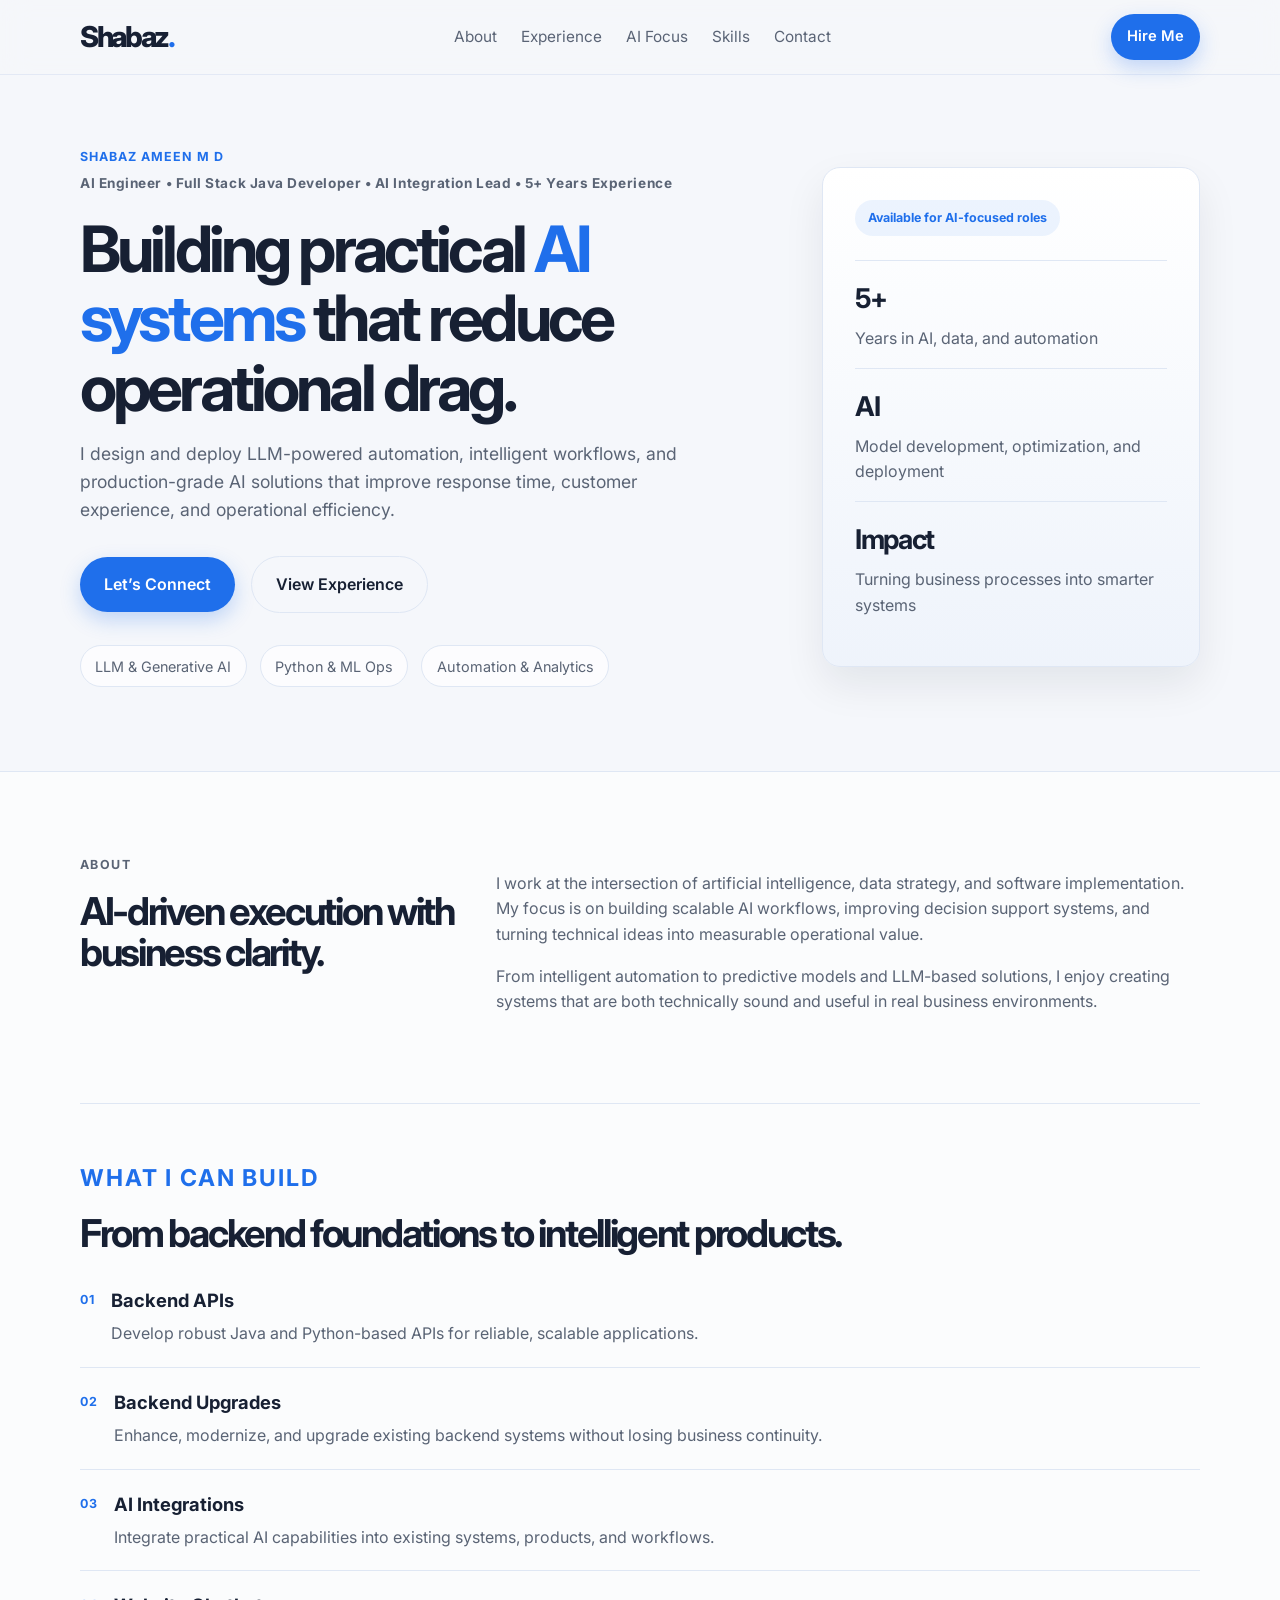
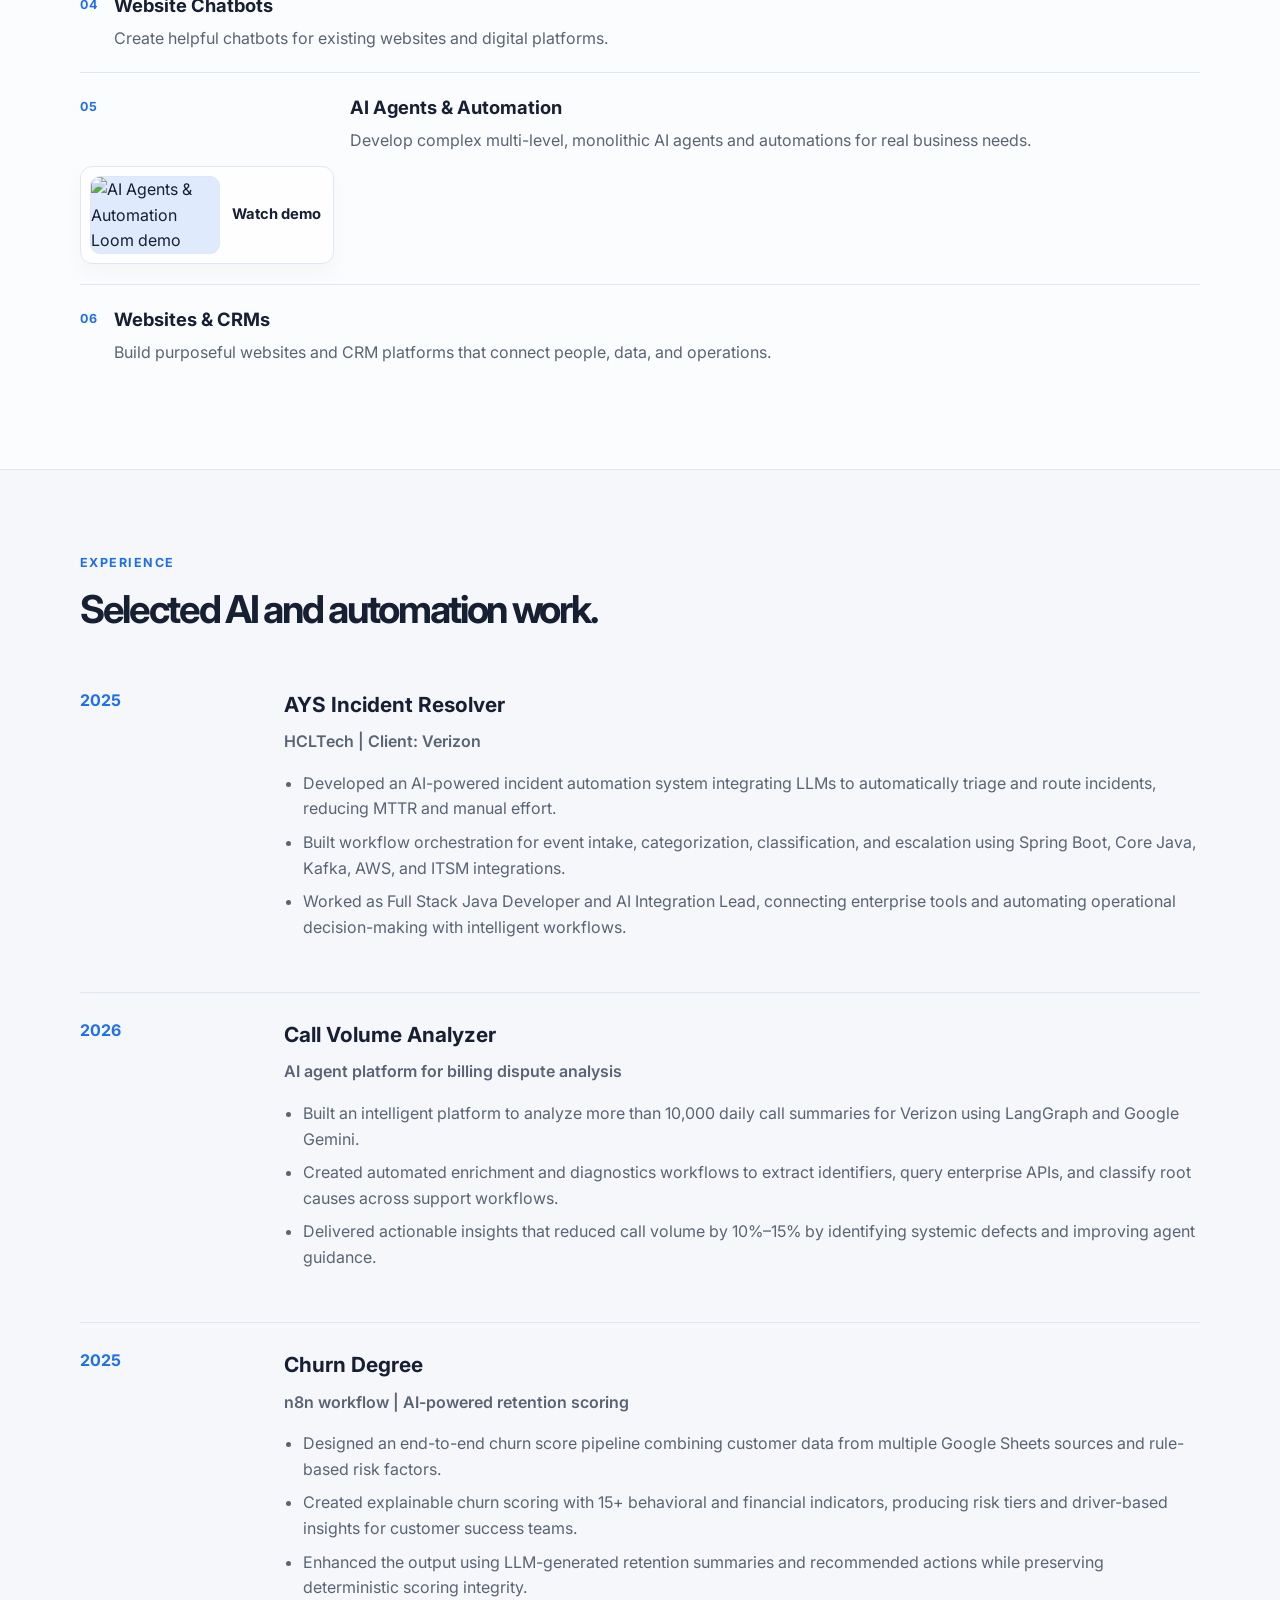
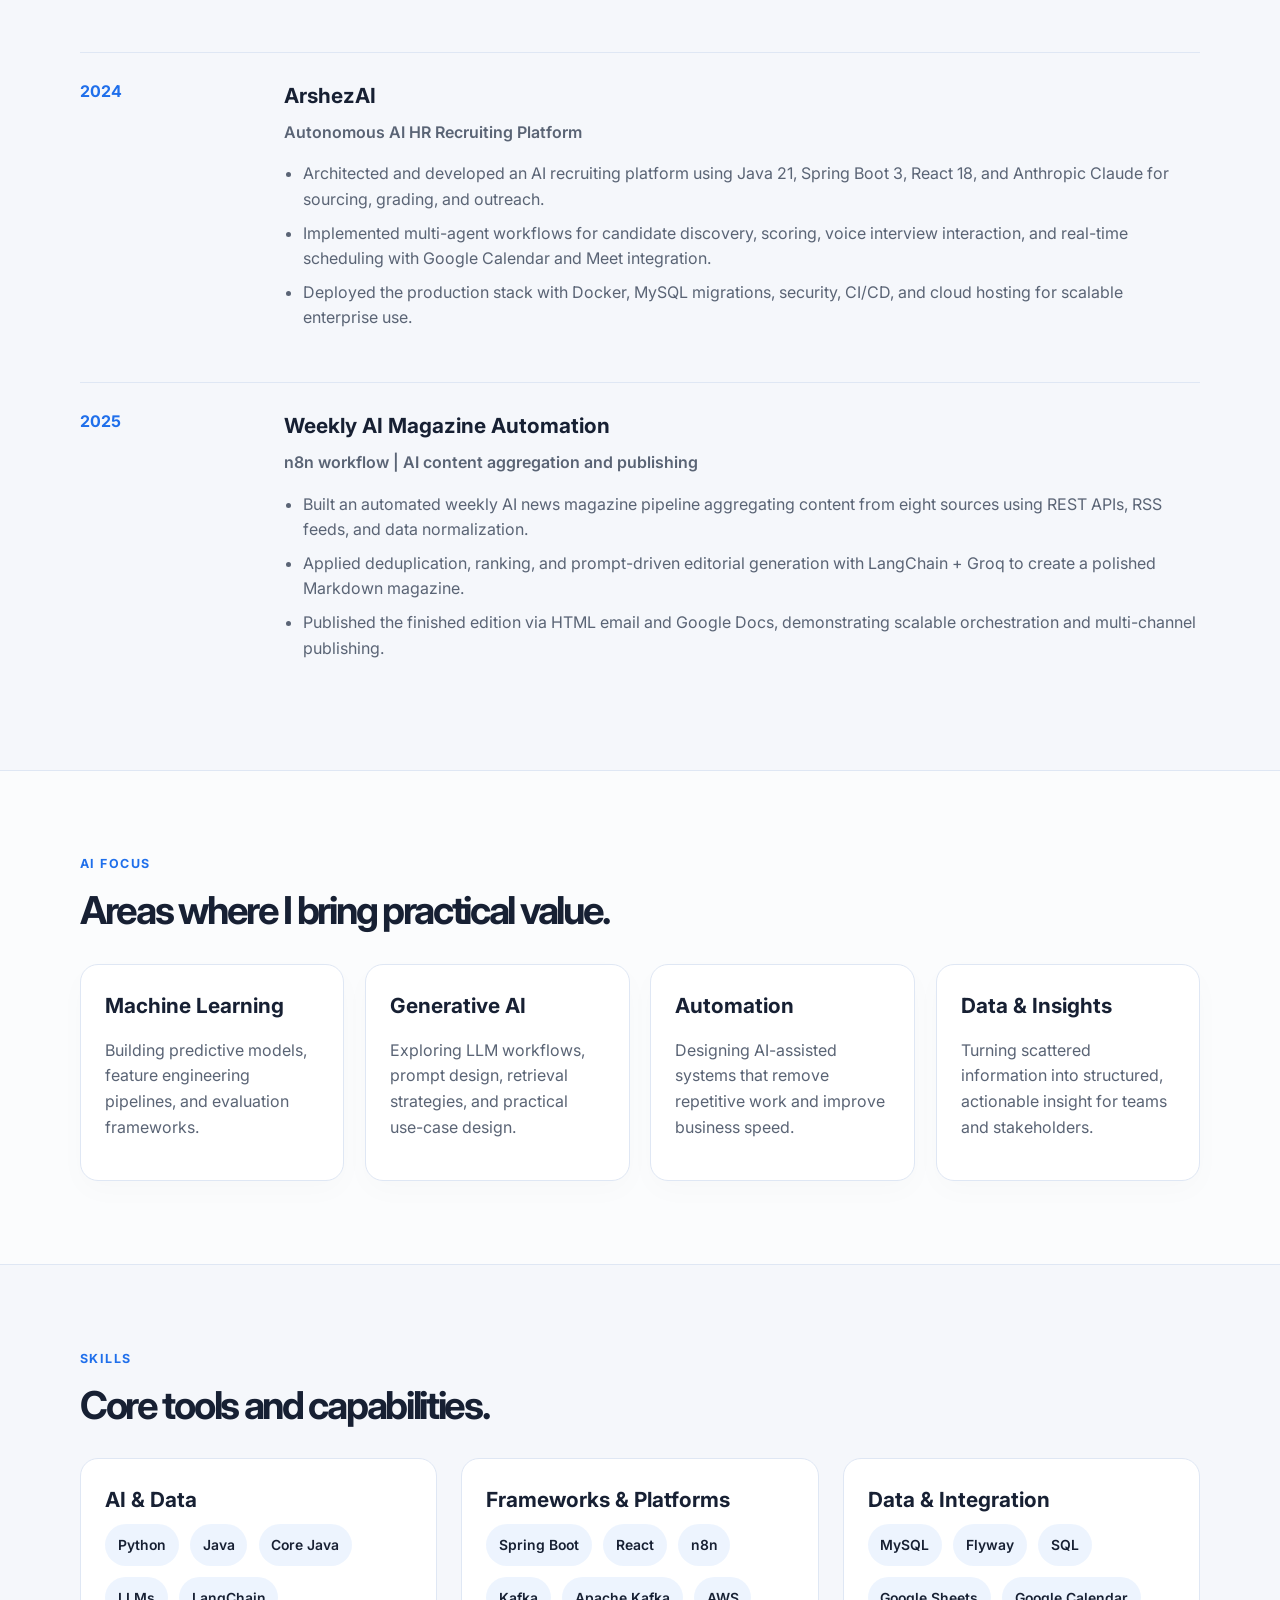
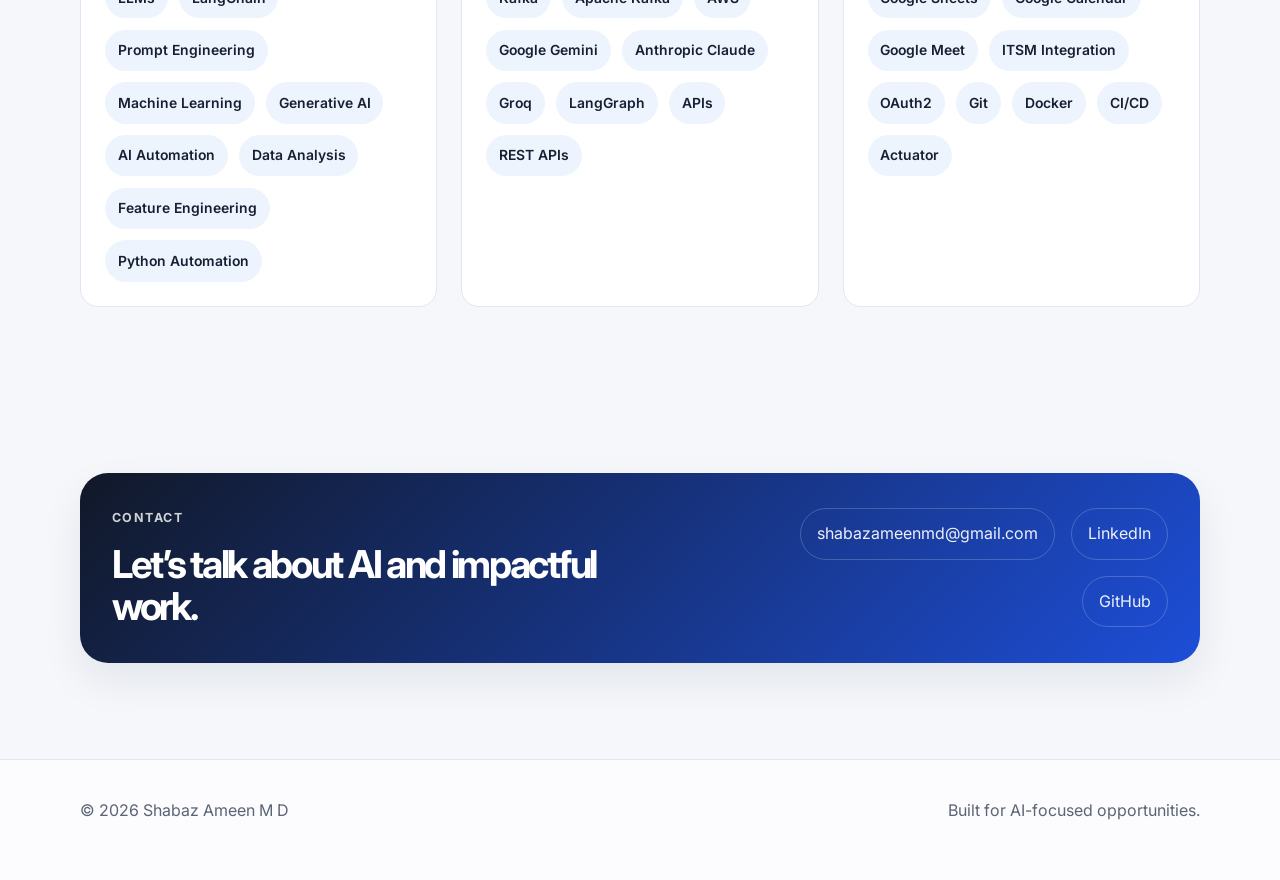
==== commit 4f300c8b: "Add Loom video demo to AI automation section" ====
--- a/index.html
+++ b/index.html
@@ -122,6 +122,20 @@
               <span class="build-number">05</span>
               <h3>AI Agents & Automation</h3>
               <p>Develop complex multi-level, monolithic AI agents and automations for real business needs.</p>
+              <a
+                class="video-link"
+                href="https://www.loom.com/share/f15ad1527b0849ad9ffdea50b806119b"
+                target="_blank"
+                rel="noreferrer"
+                aria-label="Watch AI Agents & Automation demo on Loom"
+              >
+                <img
+                  class="video-thumb"
+                  src="https://cdn.loom.com/sessions/thumbnails/f15ad1527b0849ad9ffdea50b806119b-00001.jpg"
+                  alt="AI Agents & Automation Loom demo thumbnail"
+                />
+                <span>Watch demo</span>
+              </a>
             </li>
             <li class="build-item">
               <span class="build-number">06</span>
--- a/styles.css
+++ b/styles.css
@@ -332,6 +332,35 @@
   margin: 0;
 }
 
+.video-link {
+  display: inline-flex;
+  align-items: center;
+  gap: 0.75rem;
+  margin-top: 0.8rem;
+  padding: 0.55rem 0.75rem 0.55rem 0.55rem;
+  background: rgba(255, 255, 255, 0.8);
+  border: 1px solid var(--line);
+  border-radius: 12px;
+  width: fit-content;
+  max-width: 100%;
+  box-shadow: 0 10px 20px rgba(15, 23, 42, 0.03);
+}
+
+.video-thumb {
+  width: 130px;
+  height: 78px;
+  object-fit: cover;
+  border-radius: 10px;
+  border: 1px solid var(--line);
+  background: #dfeafc;
+}
+
+.video-link span {
+  font-weight: 700;
+  color: var(--text);
+  font-size: 0.92rem;
+}
+
 .timeline {
   display: grid;
   gap: 1.6rem;
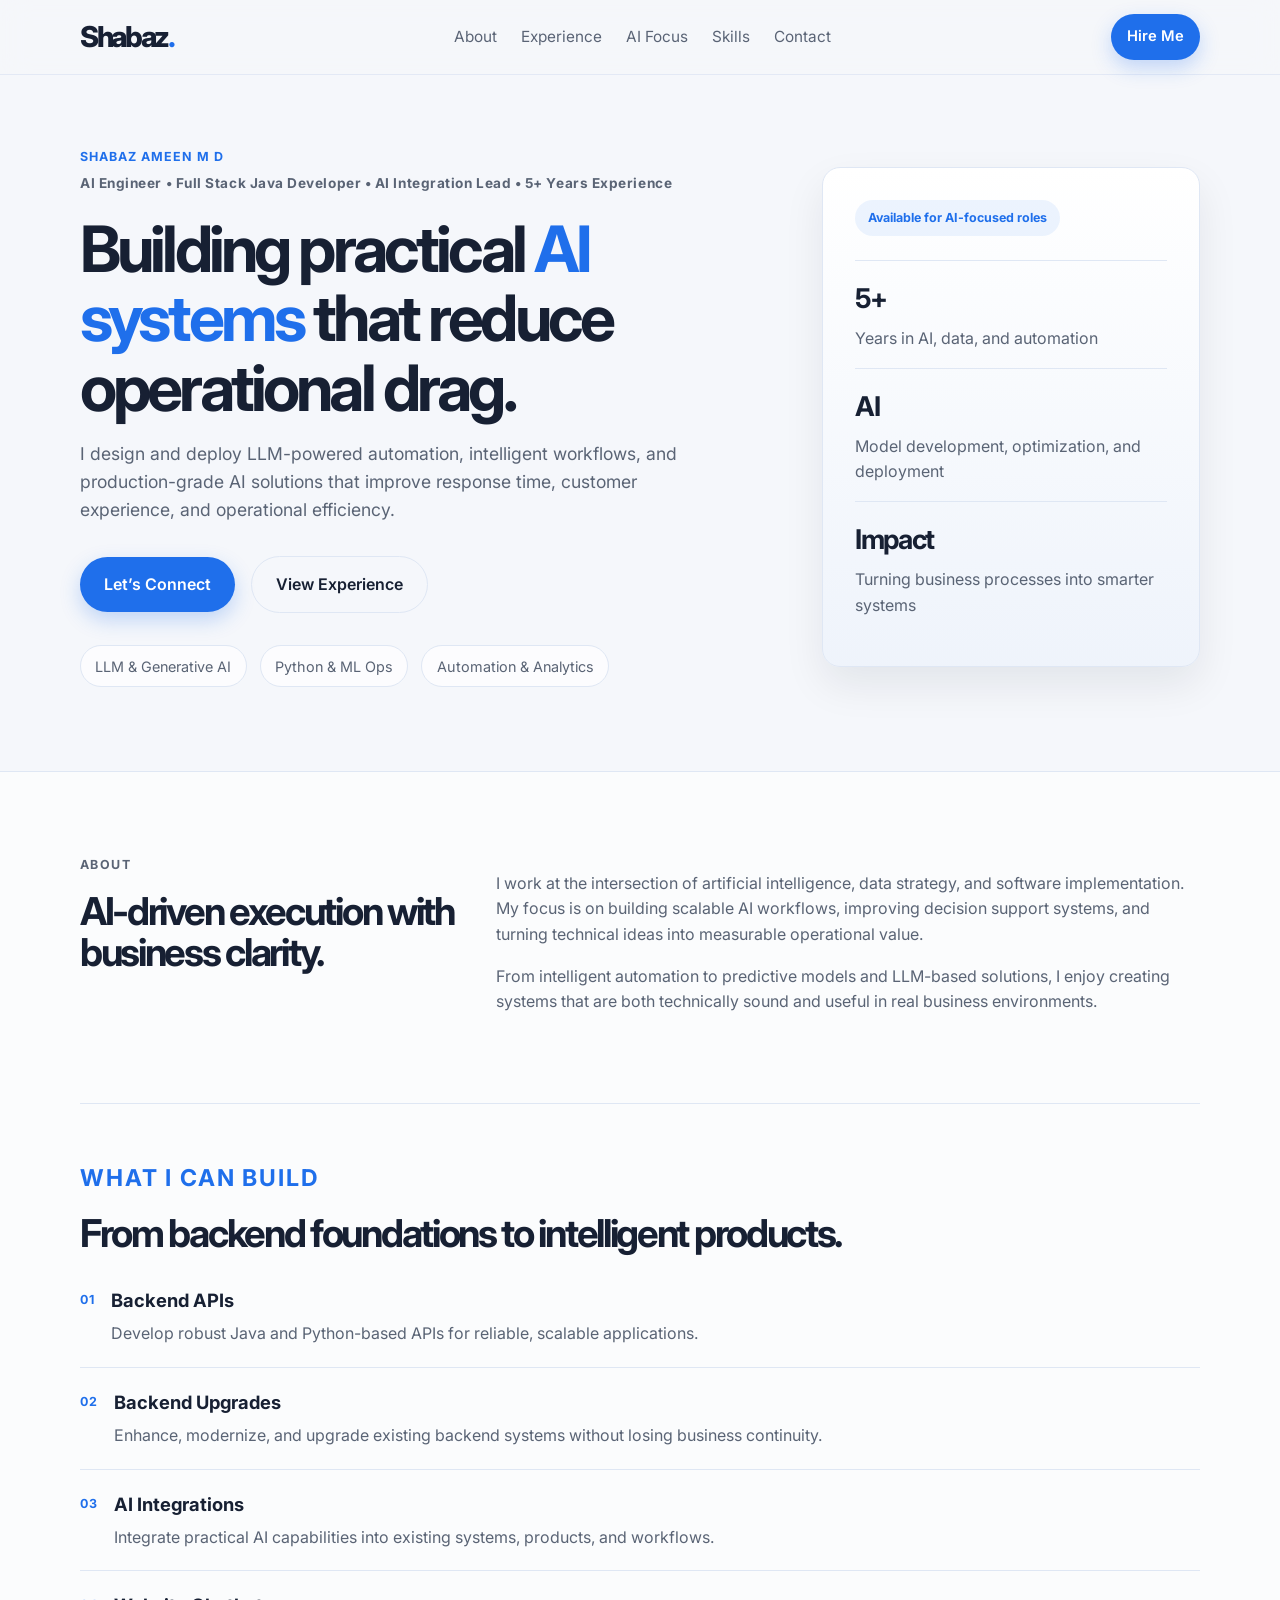
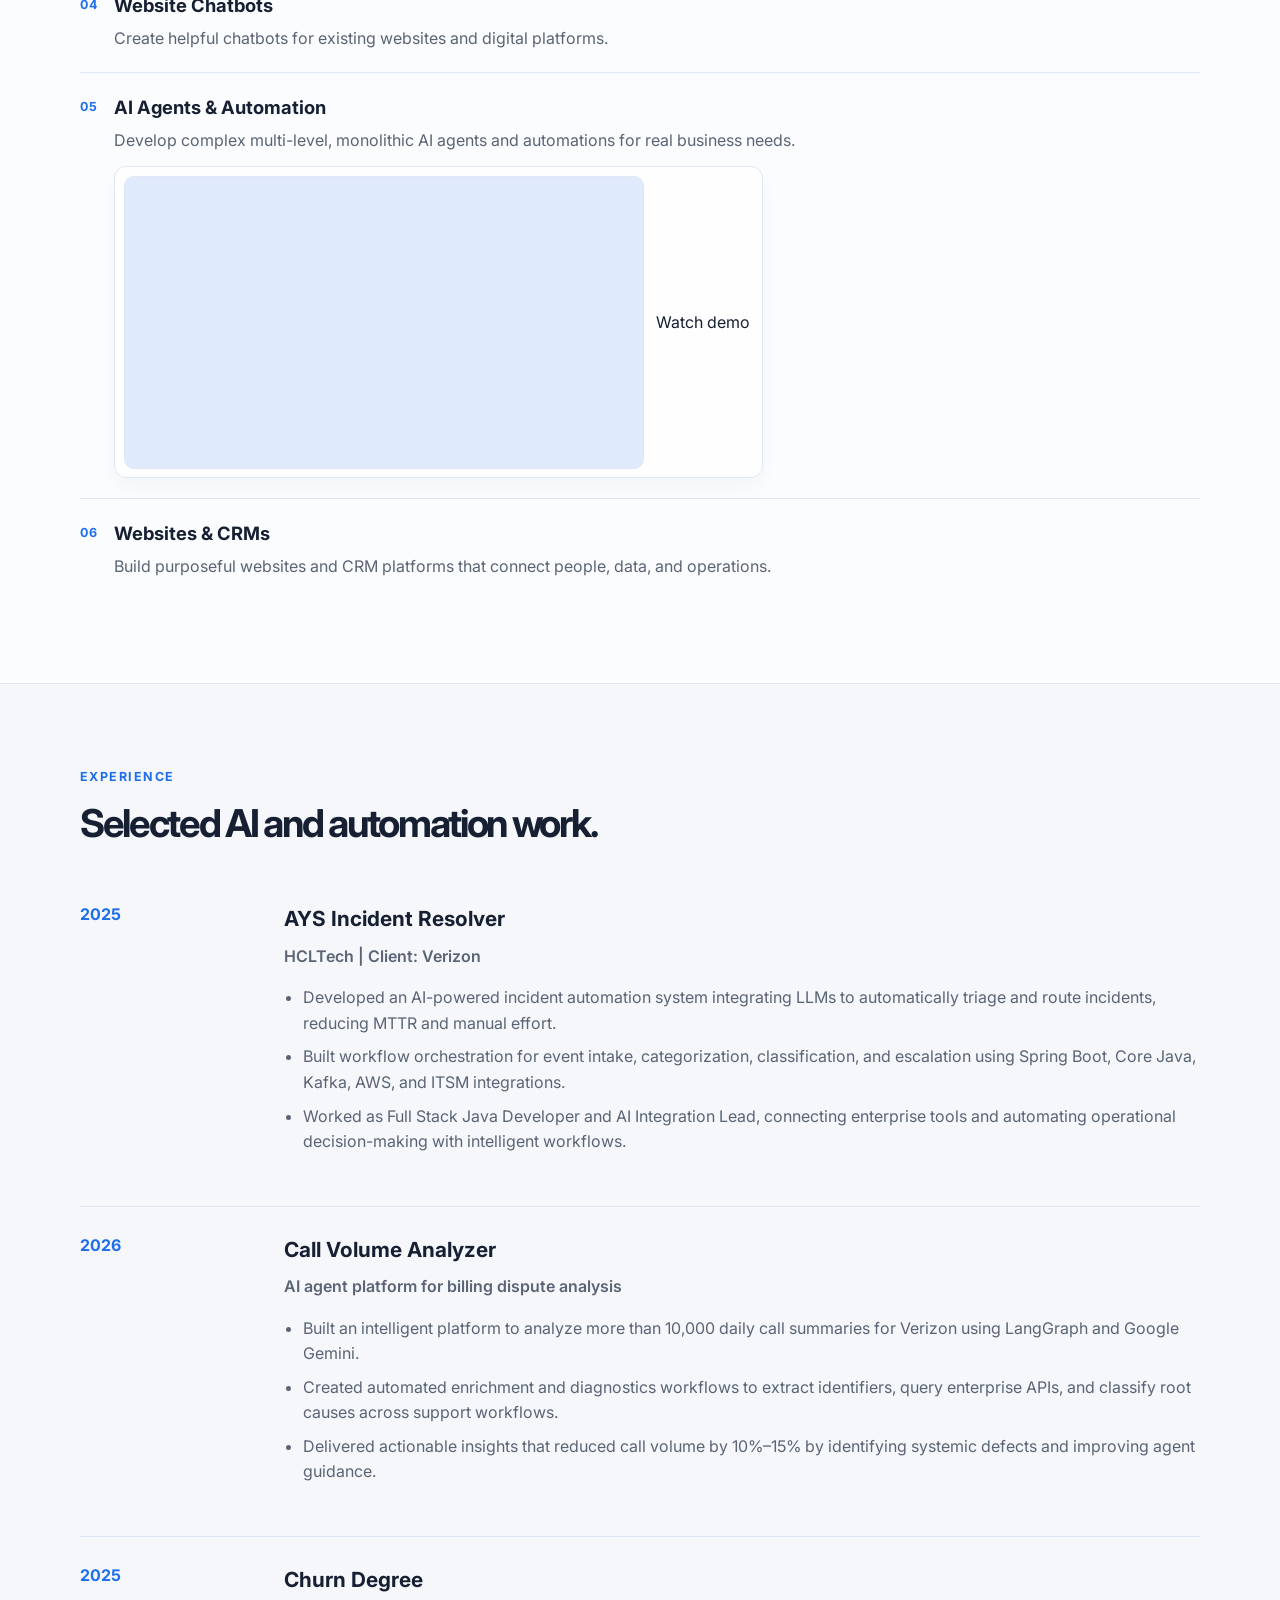
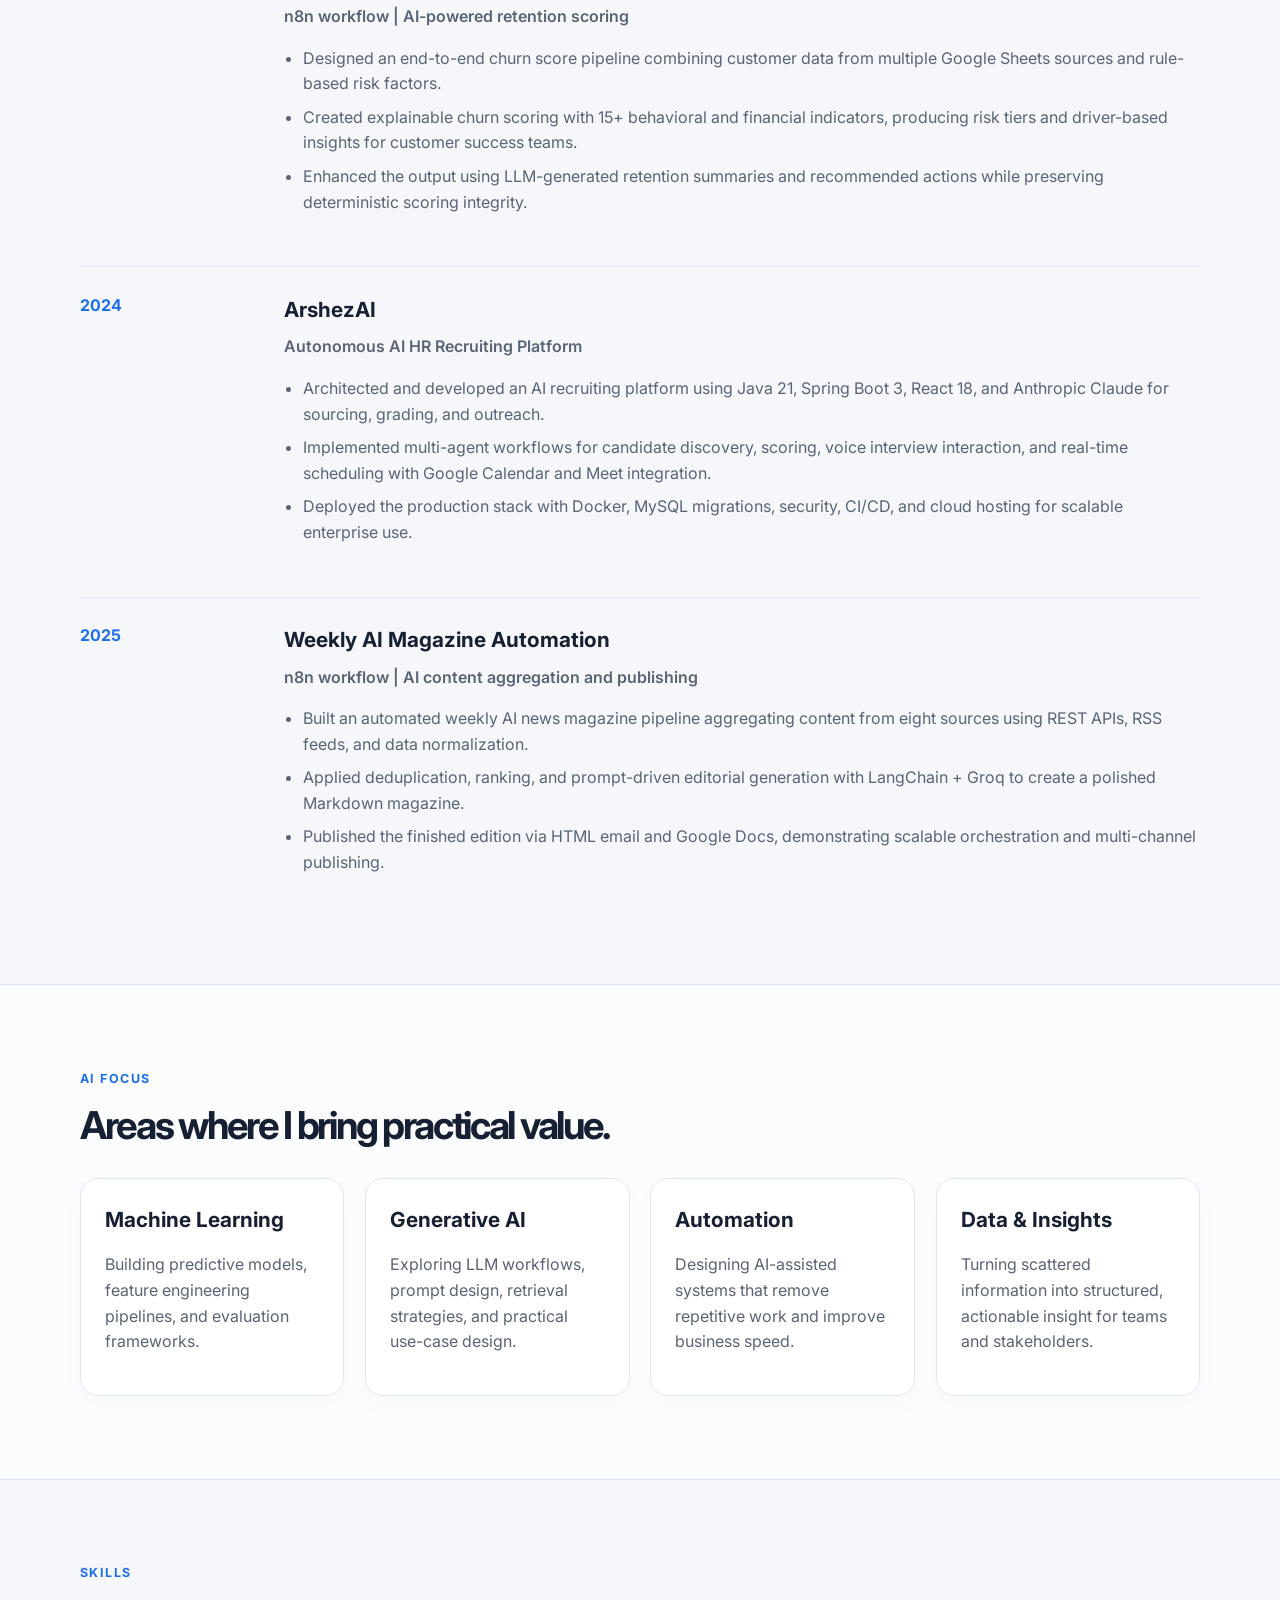
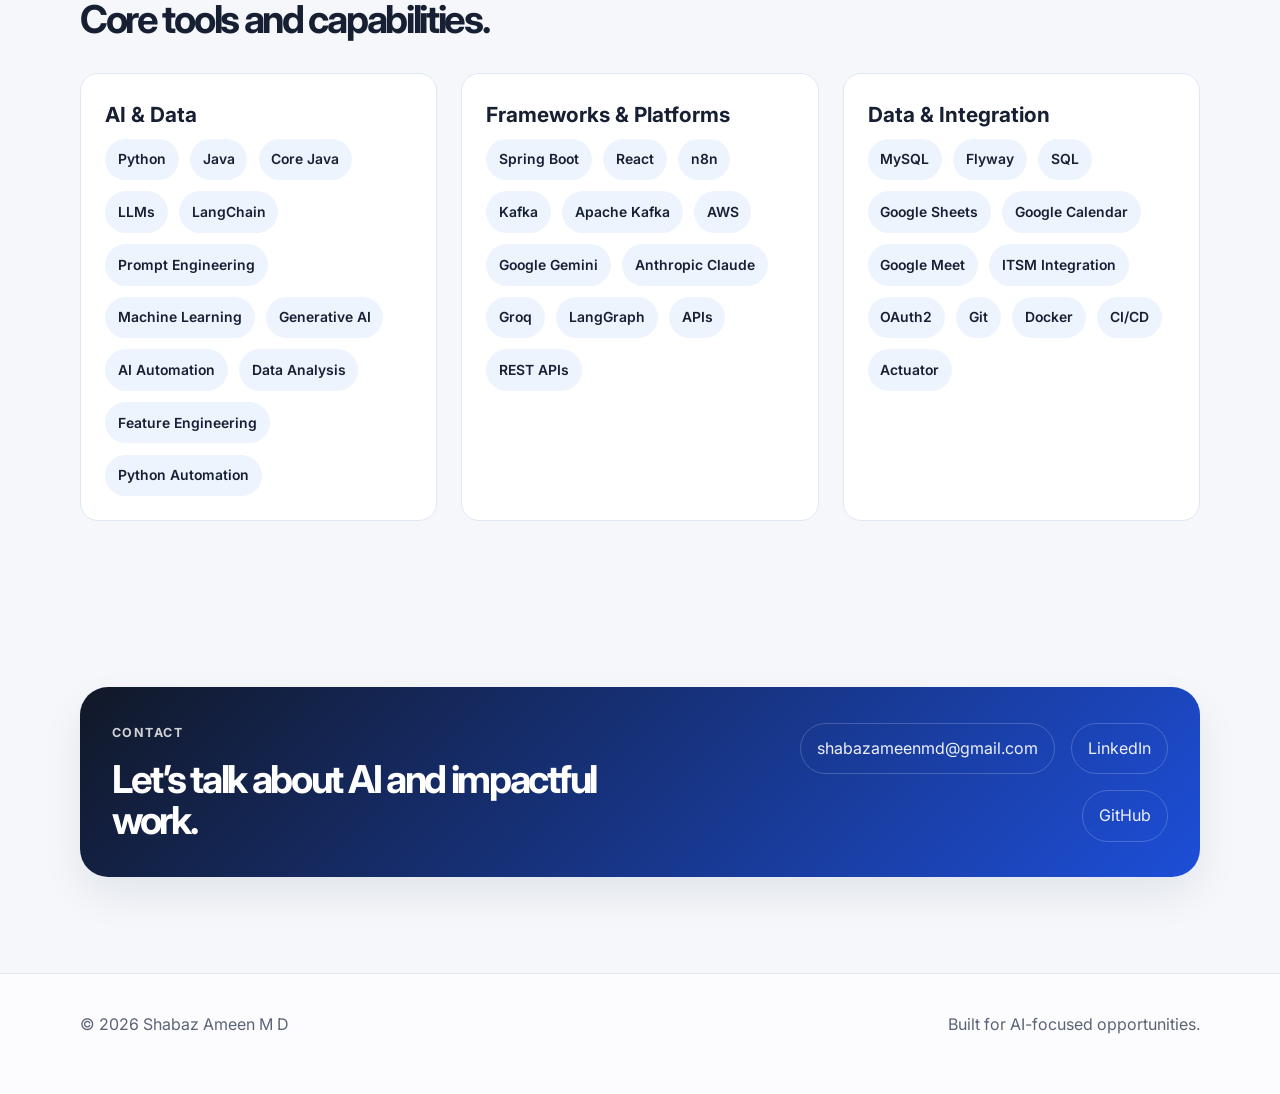
==== commit ac37c8ad: "Publish portfolio layout and PDF updates" ====
--- a/index.html
+++ b/index.html
@@ -122,20 +122,24 @@
               <span class="build-number">05</span>
               <h3>AI Agents & Automation</h3>
               <p>Develop complex multi-level, monolithic AI agents and automations for real business needs.</p>
-              <a
-                class="video-link"
-                href="https://www.loom.com/share/f15ad1527b0849ad9ffdea50b806119b"
-                target="_blank"
-                rel="noreferrer"
-                aria-label="Watch AI Agents & Automation demo on Loom"
-              >
-                <img
+              <div class="video-link">
+                <iframe
                   class="video-thumb"
-                  src="https://cdn.loom.com/sessions/thumbnails/f15ad1527b0849ad9ffdea50b806119b-00001.jpg"
-                  alt="AI Agents & Automation Loom demo thumbnail"
-                />
-                <span>Watch demo</span>
-              </a>
+                  src="https://www.loom.com/embed/f15ad1527b0849ad9ffdea50b806119b?hide_owner=true&hide_share=true&hide_title=true"
+                  title="AI Agents & Automation Loom demo"
+                  frameborder="0"
+                  allow="autoplay; fullscreen"
+                  allowfullscreen
+                ></iframe>
+                <a
+                  href="https://www.loom.com/share/f15ad1527b0849ad9ffdea50b806119b"
+                  target="_blank"
+                  rel="noreferrer"
+                  aria-label="Watch AI Agents & Automation demo on Loom"
+                >
+                  Watch demo
+                </a>
+              </div>
             </li>
             <li class="build-item">
               <span class="build-number">06</span>
--- a/styles.css
+++ b/styles.css
@@ -315,7 +315,7 @@
 }
 
 .build-number {
-  grid-row: span 2;
+  grid-row: span 3;
   color: var(--primary);
   font-size: 0.78rem;
   font-weight: 700;
@@ -333,6 +333,7 @@
 }
 
 .video-link {
+  grid-column: 2;
   display: inline-flex;
   align-items: center;
   gap: 0.75rem;
@@ -347,9 +348,10 @@
 }
 
 .video-thumb {
-  width: 130px;
-  height: 78px;
-  object-fit: cover;
+  display: block;
+  width: min(520px, 72vw);
+  aspect-ratio: 16 / 9;
+  height: auto;
   border-radius: 10px;
   border: 1px solid var(--line);
   background: #dfeafc;
